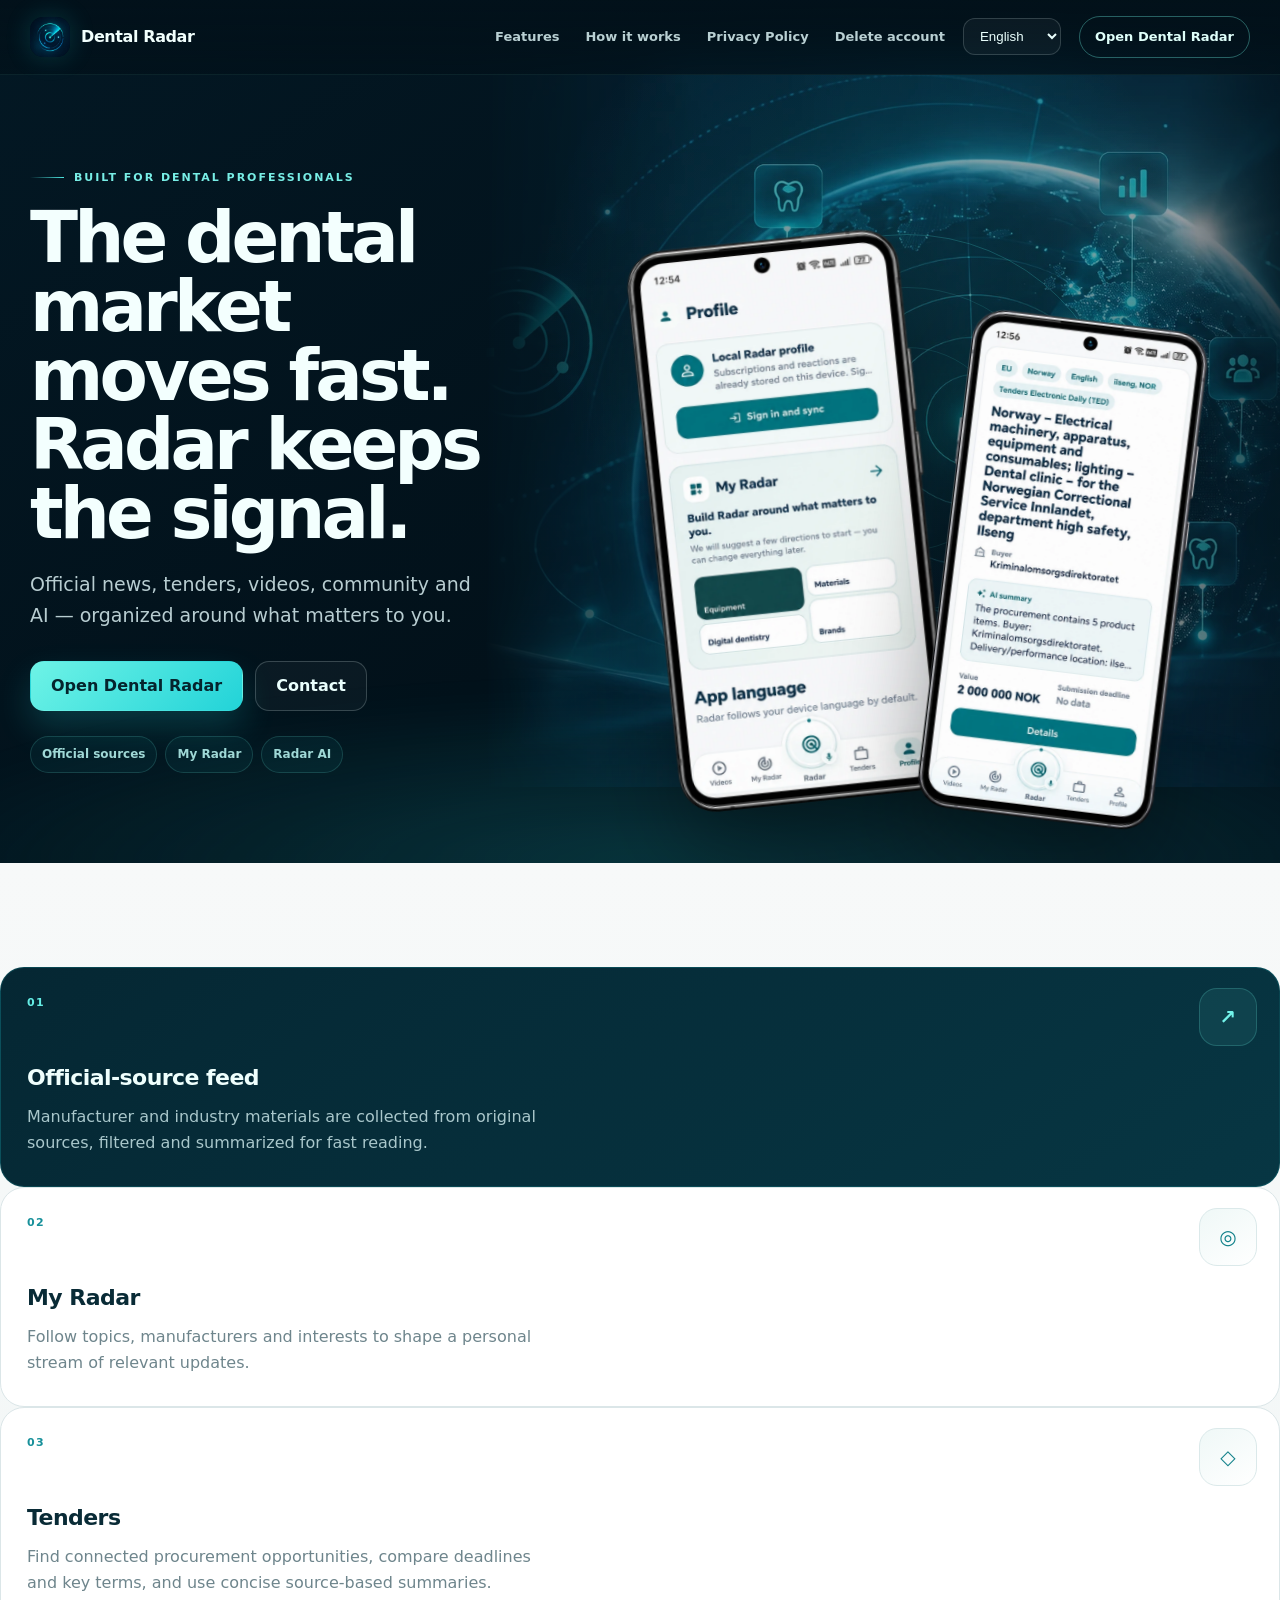
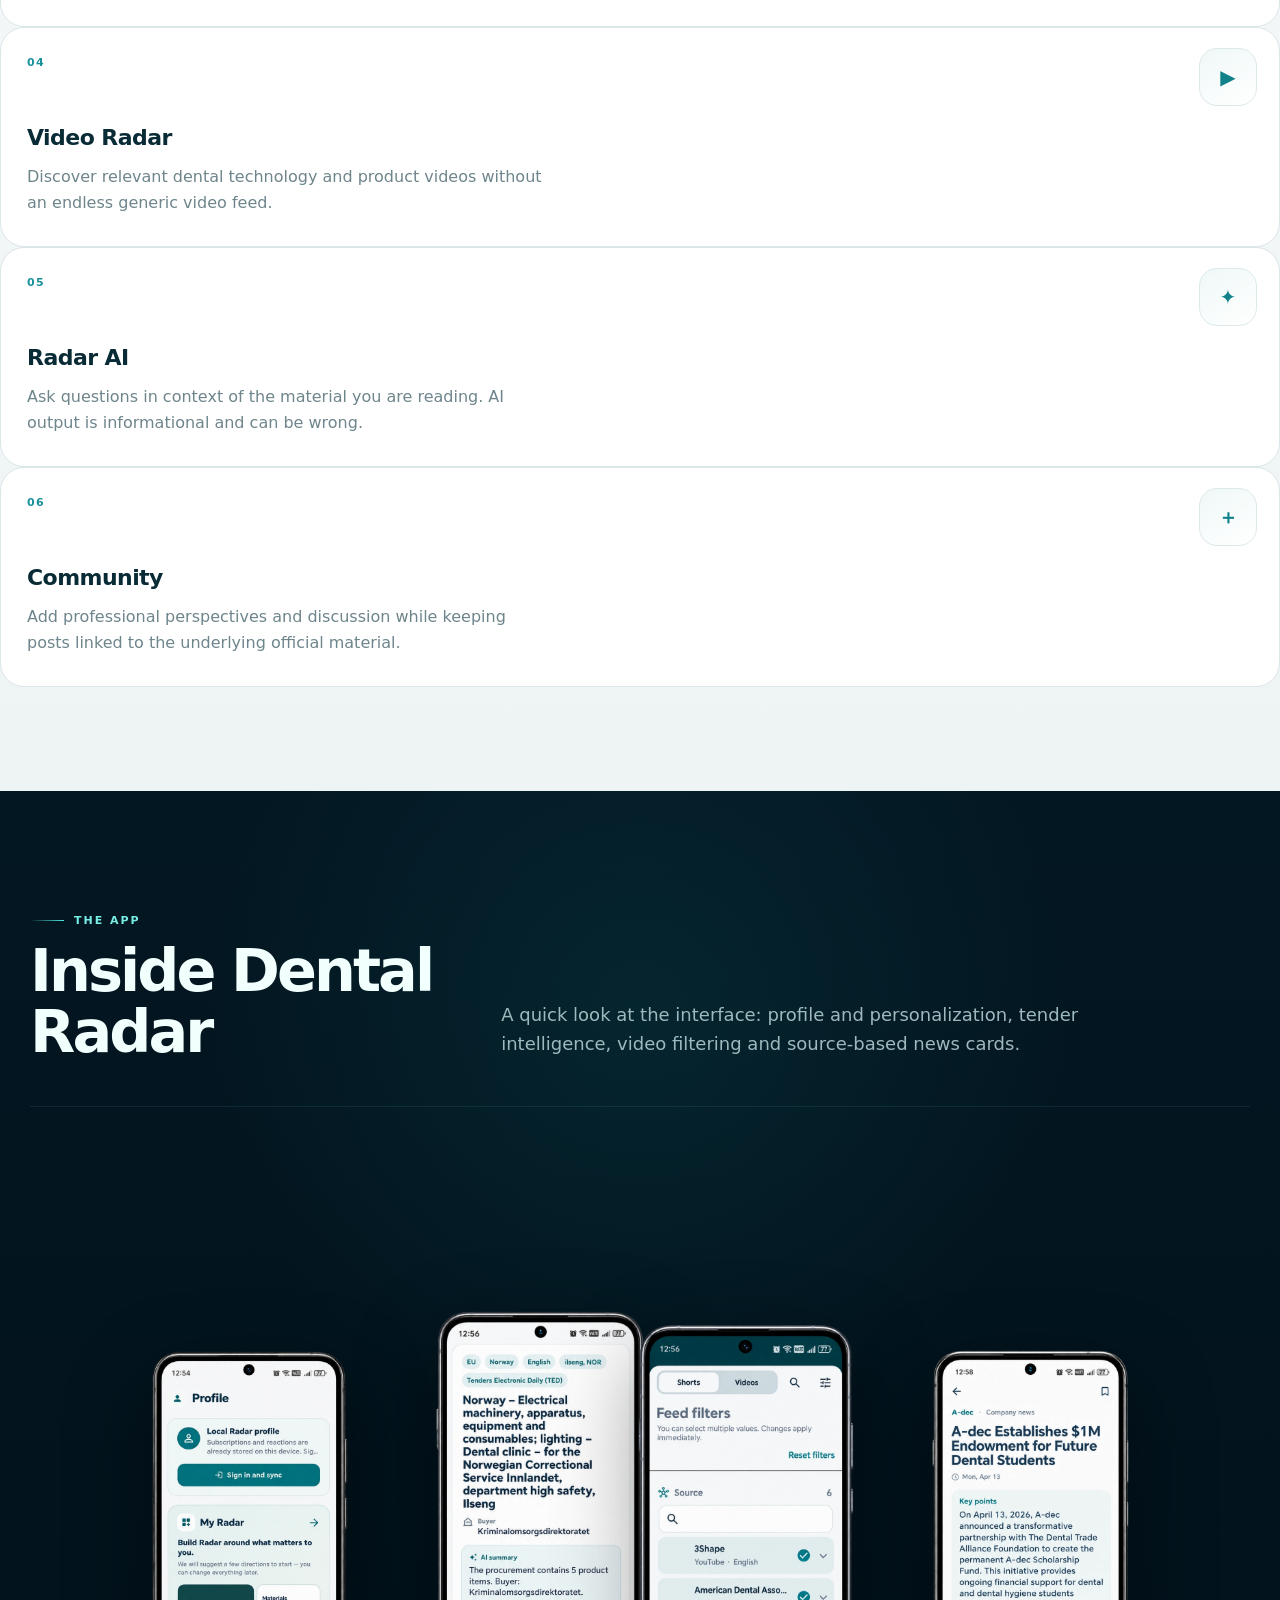
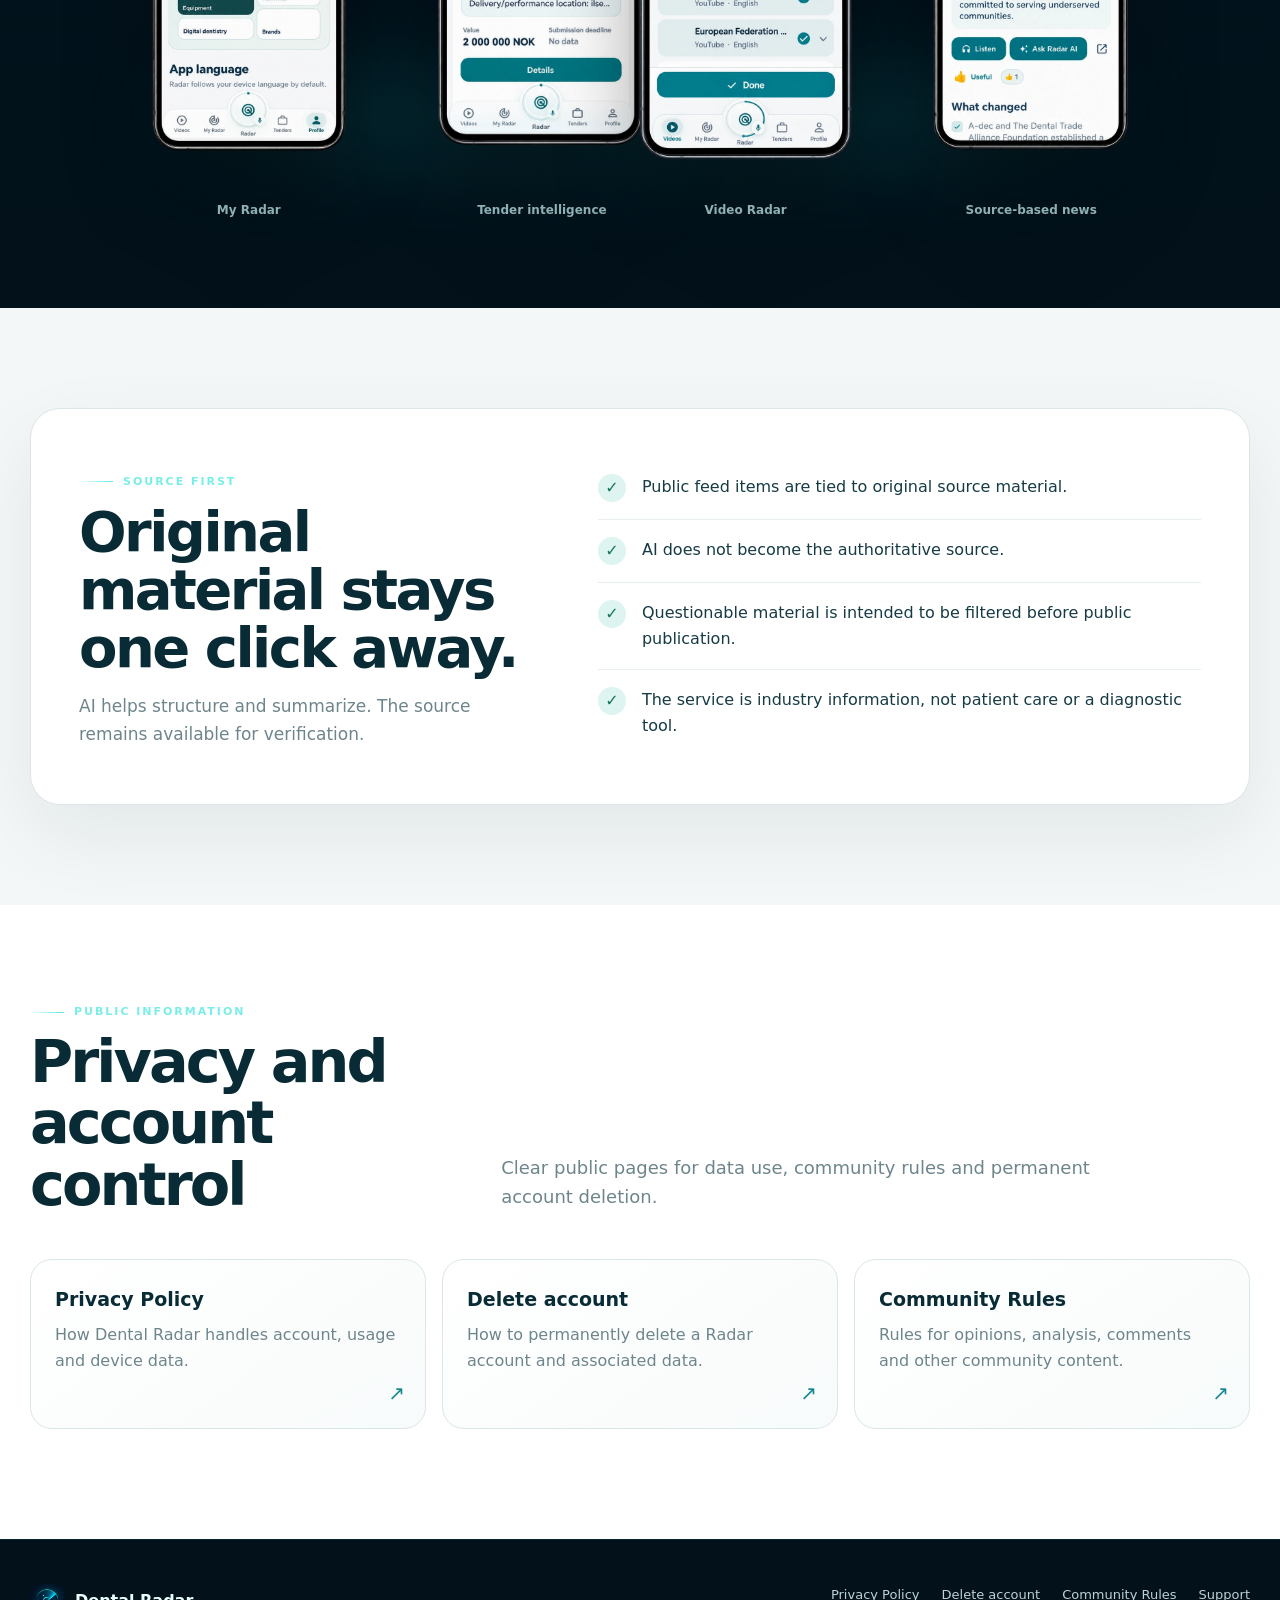
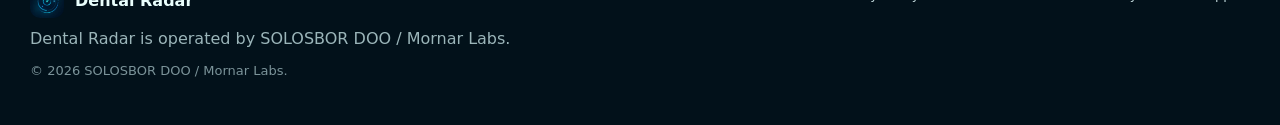
==== index.html @ 50b28dcc "Publish Dental Radar website and legal pages" ====
<!doctype html><html lang="en"><head><meta charset="utf-8"><meta name="viewport" content="width=device-width,initial-scale=1"><meta name="theme-color" content="#02111a"><meta name="description" content="Dental Radar — dental industry intelligence from official sources."><link rel="canonical" href="https://mfokusnik.github.io/Dental-Radar/"><meta property="og:type" content="website"><meta property="og:site_name" content="Dental Radar"><meta property="og:title" content="Dental Radar — dental industry intelligence"><meta property="og:description" content="Official news, tenders, video, community and AI for dental professionals."><meta property="og:url" content="https://mfokusnik.github.io/Dental-Radar/"><meta property="og:image" content="https://mfokusnik.github.io/Dental-Radar/assets/og-cover.webp"><link rel="icon" href="assets/logo.webp"><link rel="stylesheet" href="assets/styles.css"><title>Dental Radar</title></head><body data-page="home"><header class="site-header"><div class="wrap header"><a class="brand" href="index.html"><img src="assets/logo.webp" alt="Dental Radar"><b>Dental Radar</b></a><div class="controls"><nav class="nav"><a id="nf" href="index.html#features">Features</a><a id="nh" href="index.html#how">How it works</a><a id="np" href="privacy.html">Privacy Policy</a><a id="nd" href="delete-account.html">Delete account</a></nav><select class="lang-select" id="lang" aria-label="Language"><option value="en">English</option><option value="ru">Русский</option><option value="de">Deutsch</option><option value="fr">Français</option><option value="ja">日本語</option><option value="zh-Hans">简体中文</option></select><a class="header-cta" id="headerCta" href="https://radar.mornar-labs.com/">Open Dental Radar</a></div></div></header><main>
<section class="hero"><img class="hero-globe" src="assets/hero-globe.webp" alt=""><div class="wrap hero-grid"><div class="hero-copy"><span class="eyebrow" id="eye">Built for dental professionals</span><h1 id="hero">The dental market moves fast. Radar keeps the signal.</h1><p id="heroText">Official news, tenders, videos, community and AI — organized around what matters to you.</p><div class="actions"><a class="btn primary" id="open" href="https://radar.mornar-labs.com/">Open Dental Radar</a><a class="btn secondary" id="contact" href="mailto:radar@mornar-labs.com">Contact</a></div><div class="hero-chips" id="heroChips"></div></div><div class="hero-stage"><div class="orbit"><i class="pulse p1"></i><i class="pulse p2"></i><i class="pulse p3"></i></div><div class="phone phone-a"><img src="assets/phone-profile.webp" alt="Dental Radar profile and personalization"></div><div class="phone phone-b"><img src="assets/phone-tender.webp" alt="Dental Radar tender intelligence"></div></div></div></section>
<section class="light-section" id="features"><div class="wrap"><div class="section-head"><div><span class="eyebrow" id="featureEye">ONE SIGNAL LAYER</span><h2 id="featuresTitle">Everything important, without the generic feed.</h2></div><p id="featuresText"></p></div><div class="feature-grid" id="features"></div></div></section>
<section class="product"><div class="wrap"><div class="section-head"><div><span class="eyebrow" id="productEye">THE APP</span><h2 id="shotsTitle">Inside Dental Radar</h2></div><p id="shotsText">Profile and personalization, tender intelligence, video filtering and source-based news cards.</p></div><div class="product-stage"><figure class="device d1"><img src="assets/phone-profile.webp" alt="Profile and My Radar"><figcaption class="device-label" id="screen1">My Radar</figcaption></figure><figure class="device d2"><img src="assets/phone-tender.webp" alt="Tender intelligence"><figcaption class="device-label" id="screen2">Tender intelligence</figcaption></figure><figure class="device d3"><img src="assets/phone-video.webp" alt="Video Radar"><figcaption class="device-label" id="screen3">Video Radar</figcaption></figure><figure class="device d4"><img src="assets/phone-news.webp" alt="Source-based news"><figcaption class="device-label" id="screen4">Source-based news</figcaption></figure></div></div></section>
<section class="trust-section" id="how"><div class="wrap trust-card"><div><span class="eyebrow" id="trustEye">SOURCE FIRST</span><h2 id="trustTitle">Original material stays one click away.</h2><p id="trustText">AI helps structure and summarize. The source remains available for verification.</p></div><div class="trust-list" id="trust"></div></div></section>
<section class="legal-home"><div class="wrap"><div class="section-head"><div><span class="eyebrow" id="legalEye">PUBLIC INFORMATION</span><h2 id="legalTitle">Privacy and account control</h2></div><p id="legalText"></p></div><div class="legal-links"><a class="legal-link" href="privacy.html"><strong id="pc">Privacy Policy</strong><span id="pct"></span></a><a class="legal-link" href="delete-account.html"><strong id="dc">Delete account</strong><span id="dct"></span></a><a class="legal-link" href="community-rules.html"><strong id="tc">Community Rules</strong><span id="tct"></span></a></div></div></section>
</main><footer class="site-footer"><div class="wrap footer"><div><a class="footer-brand" href="index.html"><img src="assets/logo.webp" alt=""><span>Dental Radar</span></a><p id="fc">Dental Radar is operated by SOLOSBOR DOO / Mornar Labs.</p><div class="small">© 2026 SOLOSBOR DOO / Mornar Labs.</div></div><div class="footer-links"><a id="fp" href="privacy.html">Privacy Policy</a><a id="fd" href="delete-account.html">Delete account</a><a id="fTerms" href="community-rules.html">Community Rules</a><a id="fSupport" href="mailto:radar@mornar-labs.com">Support</a></div></div></footer><script src="assets/app.js"></script></body></html>
---- assets/styles.css ----
:root{--deep:#02111a;--deep2:#04202b;--deep3:#072d3a;--cyan:#24d9dc;--mint:#6ef3e6;--ice:#eafffd;--ink:#092b36;--text:#173b45;--muted:#6e858c;--line:#dbe6e8;--paper:#f5f8f8;--white:#fff;--max:1220px;--shadow:0 35px 90px rgba(2,17,26,.18)}
*{box-sizing:border-box}html{scroll-behavior:smooth}body{margin:0;background:var(--paper);color:var(--text);font:16px/1.62 Inter,ui-sans-serif,system-ui,-apple-system,BlinkMacSystemFont,"Segoe UI",sans-serif;-webkit-font-smoothing:antialiased;overflow-x:hidden}a{text-decoration:none;color:inherit}.wrap{width:min(calc(100% - 48px),var(--max));margin:auto}
.site-header{position:fixed;inset:0 0 auto;z-index:90;background:linear-gradient(180deg,rgba(2,17,26,.94),rgba(2,17,26,.73));border-bottom:1px solid rgba(110,243,230,.08);backdrop-filter:blur(18px)}.header{height:74px;display:flex;align-items:center;justify-content:space-between;gap:26px}.brand{display:flex;align-items:center;gap:11px;color:#f1fffd;font-weight:860;letter-spacing:-.025em}.brand img{width:40px;height:40px;border-radius:13px;box-shadow:0 0 26px rgba(36,217,220,.18)}.controls{display:flex;align-items:center;gap:18px}.nav{display:flex;align-items:center;gap:26px}.nav a{font-size:13px;color:#b9d0d3;font-weight:720;transition:.2s}.nav a:hover{color:#fff}.lang-select{border:1px solid rgba(234,255,253,.17);background:rgba(255,255,255,.04);color:#eafffd;border-radius:12px;padding:9px 12px;outline:0}.header-cta{border:1px solid rgba(110,243,230,.35);color:#dffffa;padding:9px 15px;border-radius:999px;font-size:13px;font-weight:800}
.hero{position:relative;min-height:820px;padding:150px 0 90px;background:radial-gradient(circle at 68% 34%,rgba(36,217,220,.12),transparent 32%),linear-gradient(145deg,#031824 0%,#02111a 58%,#031620 100%);color:#eafffd;overflow:hidden}.hero:before{content:"";position:absolute;left:-15%;right:-15%;bottom:-180px;height:360px;border-radius:50%;background:radial-gradient(ellipse,rgba(36,217,220,.17),transparent 68%);filter:blur(18px)}.hero-globe{position:absolute;right:-4%;top:45px;width:min(66vw,940px);opacity:.58;mix-blend-mode:screen;mask-image:linear-gradient(90deg,transparent 0%,#000 24%,#000 82%,transparent 100%);-webkit-mask-image:linear-gradient(90deg,transparent 0%,#000 24%,#000 82%,transparent 100%)}.hero-grid{position:relative;z-index:2;display:grid;grid-template-columns:.78fr 1.22fr;gap:48px;align-items:center}.hero-copy{padding-top:10px}.eyebrow{display:inline-flex;align-items:center;gap:10px;color:#78eee6;font-size:11px;font-weight:850;letter-spacing:.18em;text-transform:uppercase}.eyebrow:before{content:"";width:34px;height:1px;background:linear-gradient(90deg,transparent,#4ee8e2)}.hero h1{margin:18px 0 20px;max-width:600px;font-size:clamp(48px,5.5vw,78px);line-height:.98;letter-spacing:-.055em;color:#f3fffe}.hero h1 .accent{color:#46e6e0}.hero-copy>p{max-width:570px;margin:0;color:#b8cdd1;font-size:19px}.actions{display:flex;gap:12px;flex-wrap:wrap;margin-top:30px}.btn{min-height:50px;padding:0 20px;border-radius:14px;display:inline-flex;align-items:center;justify-content:center;font-weight:830;border:1px solid transparent;transition:transform .18s,box-shadow .18s}.btn:hover{transform:translateY(-2px)}.primary{background:linear-gradient(135deg,#6ef3e6,#22d3d8);color:#05242d;box-shadow:0 16px 34px rgba(36,217,220,.20)}.secondary{border-color:rgba(234,255,253,.20);background:rgba(255,255,255,.035);color:#eafffd}.hero-chips{display:flex;flex-wrap:wrap;gap:8px;margin-top:25px}.hero-chip{padding:8px 11px;border:1px solid rgba(110,243,230,.16);border-radius:999px;background:rgba(36,217,220,.055);color:#9fd8d6;font-size:12px;font-weight:720}.hero-stage{position:relative;height:610px;perspective:1200px}.phone{position:absolute;filter:drop-shadow(0 34px 45px rgba(0,0,0,.38));will-change:transform}.phone img{display:block;width:100%;height:auto}.phone-a{width:365px;left:10%;top:36px;z-index:3;transform:rotate(-6deg) translateZ(10px)}.phone-b{width:330px;right:3%;top:118px;z-index:4;transform:rotate(7deg)}.orbit{position:absolute;left:52%;top:48%;width:430px;height:430px;border:1px solid rgba(78,232,226,.22);border-radius:50%;transform:translate(-50%,-50%)}.orbit:before,.orbit:after{content:"";position:absolute;border:1px solid rgba(78,232,226,.14);border-radius:50%;inset:52px}.orbit:after{inset:112px}.pulse{position:absolute;width:10px;height:10px;border-radius:50%;background:#6ef3e6;box-shadow:0 0 20px #55eee7}.p1{right:42px;top:86px}.p2{left:31px;bottom:112px}.p3{right:88px;bottom:42px;background:#ffce62;box-shadow:0 0 18px #ffce62}
.light-section{padding:104px 0;background:linear-gradient(180deg,#f7f9f9,#eef4f4)}.section-head{display:grid;grid-template-columns:.72fr 1.28fr;gap:50px;align-items:end;margin-bottom:44px}.section-head h2{margin:10px 0 0;font-size:clamp(38px,4.6vw,60px);line-height:1.04;letter-spacing:-.05em;color:var(--ink)}.section-head p{margin:0 0 4px;color:var(--muted);font-size:18px;max-width:650px}.light-section .eyebrow{color:#13858d}.light-section .eyebrow:before{background:#13858d}.feature-grid{display:grid;grid-template-columns:repeat(3,1fr);gap:16px}.feature{position:relative;min-height:220px;padding:26px;border:1px solid var(--line);border-radius:24px;background:#fff;overflow:hidden;transition:transform .22s,box-shadow .22s,border-color .22s}.feature:hover{transform:translateY(-4px);box-shadow:0 24px 48px rgba(4,32,43,.08);border-color:#bfd9dc}.feature:first-child{grid-column:span 2;background:linear-gradient(145deg,#052733,#073643);color:#eafffd;border-color:rgba(36,217,220,.16)}.feature:first-child h3{color:#effffd}.feature:first-child p{color:#a9c7cb}.feature-index{font-size:11px;font-weight:850;letter-spacing:.13em;color:#17909a}.feature:first-child .feature-index{color:#65eee6}.feature h3{margin:48px 0 8px;font-size:22px;color:var(--ink);letter-spacing:-.025em}.feature p{margin:0;color:var(--muted);max-width:520px}.feature-mark{position:absolute;right:22px;top:20px;width:58px;height:58px;border:1px solid #dbe9ea;border-radius:18px;background:linear-gradient(145deg,#eff8f7,#fff);display:grid;place-items:center;color:#11818a;font-size:20px;font-weight:900}.feature:first-child .feature-mark{border-color:rgba(110,243,230,.2);background:rgba(110,243,230,.08);color:#73f3ea}
.product{padding:112px 0;background:radial-gradient(circle at 50% 20%,rgba(36,217,220,.08),transparent 40%),linear-gradient(180deg,#031722,#02111a);color:#eafffd;overflow:hidden}.product .section-head h2{color:#f1fffd}.product .section-head p{color:#9eb9bd}.product-stage{position:relative;min-height:690px;margin-top:10px;border-top:1px solid rgba(110,243,230,.09)}.product-stage:before{content:"";position:absolute;left:10%;right:10%;bottom:30px;height:100px;border-radius:50%;background:rgba(36,217,220,.13);filter:blur(44px)}.device{position:absolute;bottom:0;filter:drop-shadow(0 28px 42px rgba(0,0,0,.38));transition:transform .22s}.device:hover{transform:translateY(-8px)}.device img{width:100%;display:block}.d1{width:260px;left:4%;}.d2{width:285px;left:27%;z-index:2}.d3{width:270px;right:27%;z-index:2}.d4{width:260px;right:4%}.device-label{position:absolute;left:50%;transform:translateX(-50%);bottom:-40px;white-space:nowrap;color:#8fb0b4;font-size:12px;font-weight:720}
.trust-section{padding:100px 0;background:#f3f7f7}.trust-card{display:grid;grid-template-columns:.86fr 1.14fr;gap:64px;align-items:center;background:#fff;border:1px solid var(--line);border-radius:30px;padding:48px;box-shadow:0 30px 80px rgba(3,29,39,.07)}.trust-card h2{font-size:clamp(36px,4.4vw,56px);line-height:1.04;letter-spacing:-.045em;color:var(--ink);margin:12px 0 16px}.trust-card p{margin:0;color:var(--muted);font-size:17px}.trust-list{display:grid}.trust-item{display:grid;grid-template-columns:30px 1fr;gap:14px;padding:17px 0;border-bottom:1px solid #e7eeee}.trust-item:last-child{border:0}.check{width:28px;height:28px;border-radius:50%;display:grid;place-items:center;background:#ddf4f0;color:#1b765f;font-weight:900}
.legal-home{padding:90px 0 110px;background:#fff}.legal-links{display:grid;grid-template-columns:repeat(3,1fr);gap:16px}.legal-link{position:relative;display:block;min-height:170px;padding:24px;border:1px solid var(--line);border-radius:22px;background:linear-gradient(145deg,#fff,#f8fbfb);transition:.22s}.legal-link:hover{transform:translateY(-4px);box-shadow:0 24px 48px rgba(4,30,40,.08);border-color:#bdd8db}.legal-link strong{display:block;font-size:19px;color:var(--ink);margin-bottom:7px}.legal-link span{color:var(--muted)}.legal-link:after{content:"↗";position:absolute;right:20px;bottom:18px;color:#148791;font-size:20px}
.legal-shell{min-height:100vh;background:linear-gradient(180deg,#061d28 0,#03131d 300px,#f3f7f7 300px)}.legal-hero{padding:140px 0 90px;color:#eafffd}.legal-hero h1{font-size:clamp(42px,5vw,64px);line-height:1.02;letter-spacing:-.05em;margin:12px 0}.legal-hero p{max-width:780px;color:#abc5c8;font-size:18px}.legal-content{max-width:920px;margin:-42px auto 90px;background:#fff;border:1px solid var(--line);border-radius:28px;padding:42px;box-shadow:0 30px 80px rgba(3,29,39,.09)}.legal-content h2{margin:32px 0 9px;color:var(--ink);font-size:22px}.legal-content h2:first-child{margin-top:0}.legal-content p{margin:0;color:#415f66}.legal-content a{color:#0d7e87;font-weight:750}.notice{margin-top:28px;padding:18px;border:1px solid #cee6e3;background:#eef8f6;border-radius:18px}.small{font-size:13px;color:#7b9399}
.site-footer{padding:44px 0;background:#02111a;color:#9bb5b9;border-top:1px solid rgba(110,243,230,.08)}.footer{display:flex;justify-content:space-between;gap:30px}.footer-brand{display:flex;align-items:center;gap:11px;color:#eafffd;font-weight:850}.footer-brand img{width:34px;height:34px;border-radius:10px}.footer p{margin:8px 0}.footer-links{display:flex;flex-wrap:wrap;gap:13px 22px;justify-content:flex-end}.footer-links a{font-size:13px;color:#bcd3d6}
@media(max-width:1050px){.nav{display:none}.hero{min-height:auto}.hero-grid{grid-template-columns:1fr}.hero-stage{height:580px;max-width:760px;width:100%;margin:auto}.hero-globe{right:-24%;width:1100px}.section-head{grid-template-columns:1fr}.feature-grid{grid-template-columns:1fr 1fr}.feature:first-child{grid-column:span 2}.product-stage{min-height:610px}.d1{left:-3%}.d2{left:21%}.d3{right:21%}.d4{right:-3%}.trust-card{grid-template-columns:1fr}.legal-links{grid-template-columns:1fr}}
@media(max-width:720px){.wrap{width:min(calc(100% - 28px),var(--max))}.header{height:66px}.brand b{display:none}.header-cta{display:none}.hero{padding:112px 0 70px}.hero h1{font-size:46px}.hero-copy>p{font-size:17px}.hero-globe{top:330px;right:-80%;width:1000px;opacity:.38}.hero-stage{height:480px}.phone-a{width:265px;left:5%;top:34px}.phone-b{width:238px;right:2%;top:108px}.orbit{width:310px;height:310px}.light-section,.product,.trust-section,.legal-home{padding:72px 0}.section-head{gap:18px;margin-bottom:30px}.section-head h2{font-size:38px}.section-head p{font-size:16px}.feature-grid{grid-template-columns:1fr}.feature:first-child{grid-column:auto}.product-stage{display:flex;gap:6px;overflow-x:auto;min-height:540px;margin-right:-14px;padding:20px 14px 0 0;scroll-snap-type:x mandatory}.device{position:relative!important;left:auto!important;right:auto!important;bottom:auto!important;width:235px!important;flex:0 0 235px;scroll-snap-align:center}.device-label{bottom:-28px}.trust-card{padding:26px;gap:28px}.legal-content{margin:-38px 14px 70px;padding:25px}.footer{flex-direction:column}.footer-links{justify-content:flex-start}.actions .btn{flex:1}.hero-chips{margin-top:20px}}
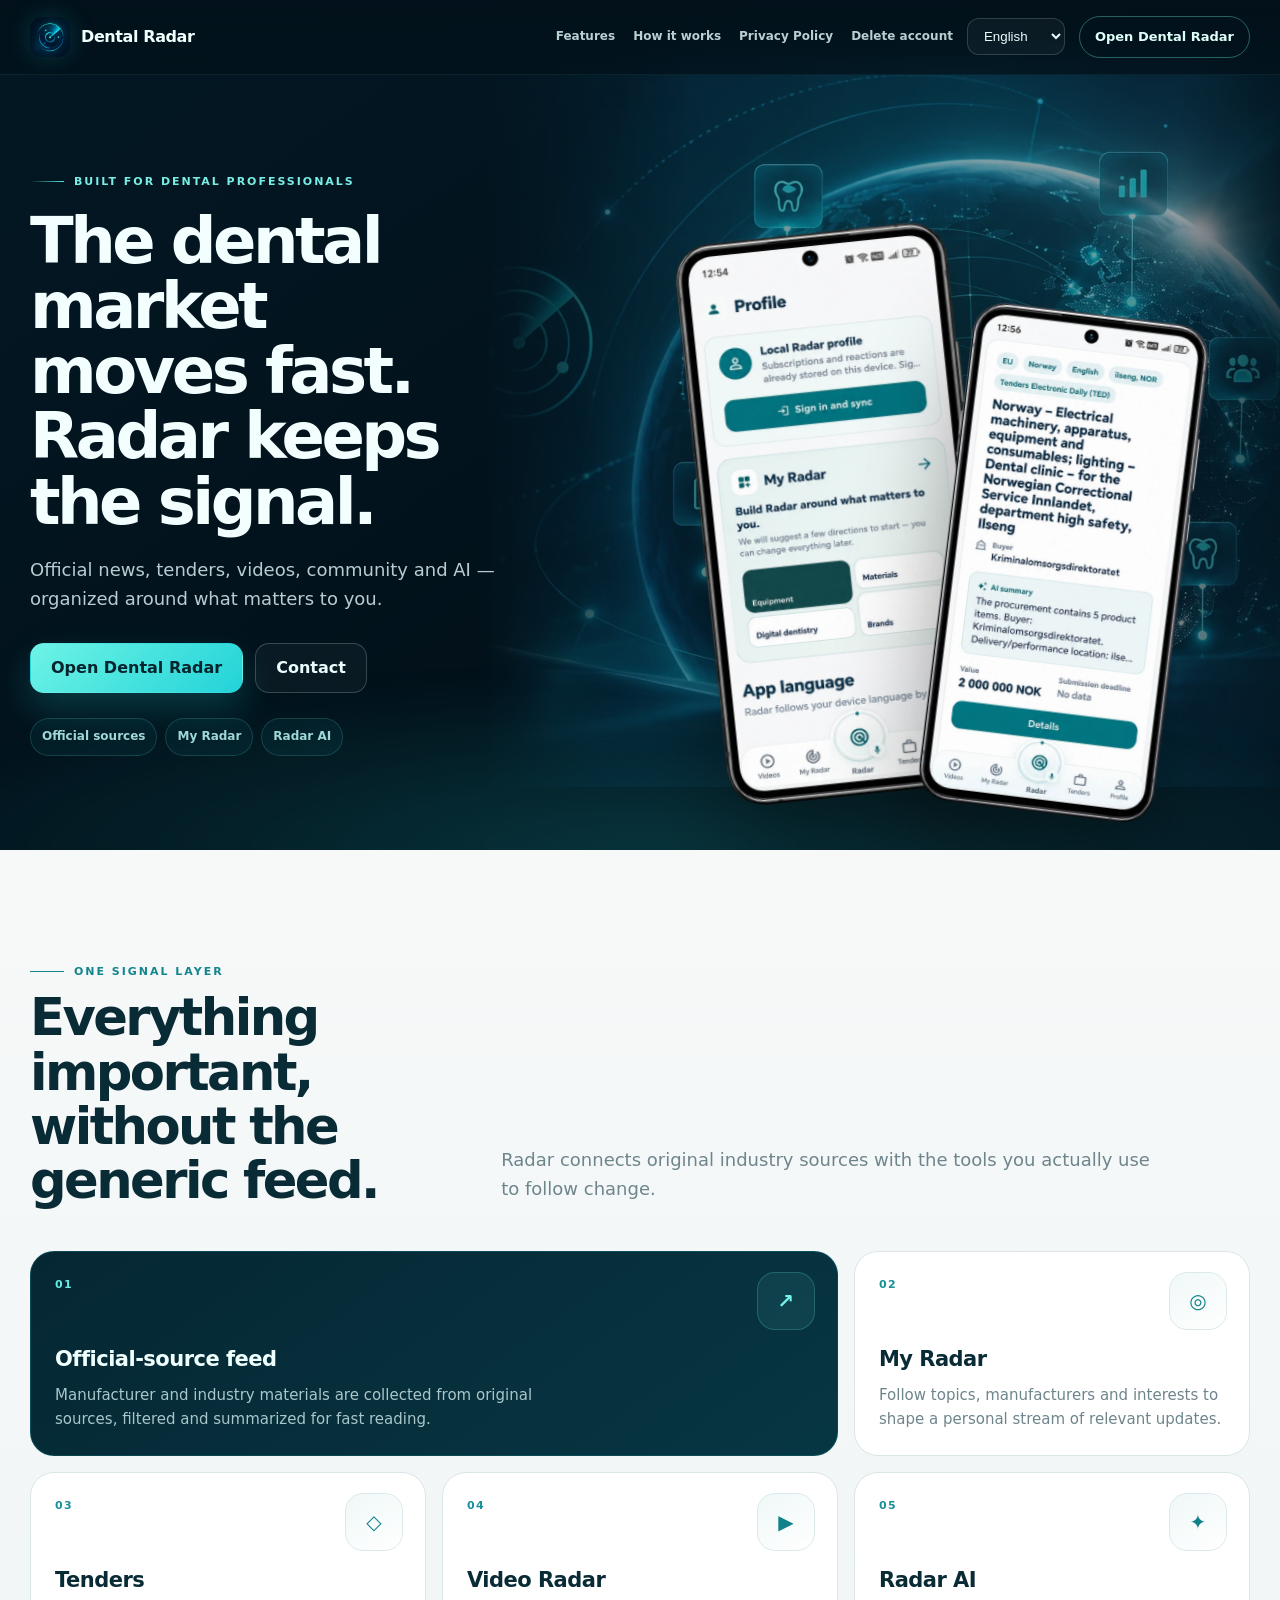
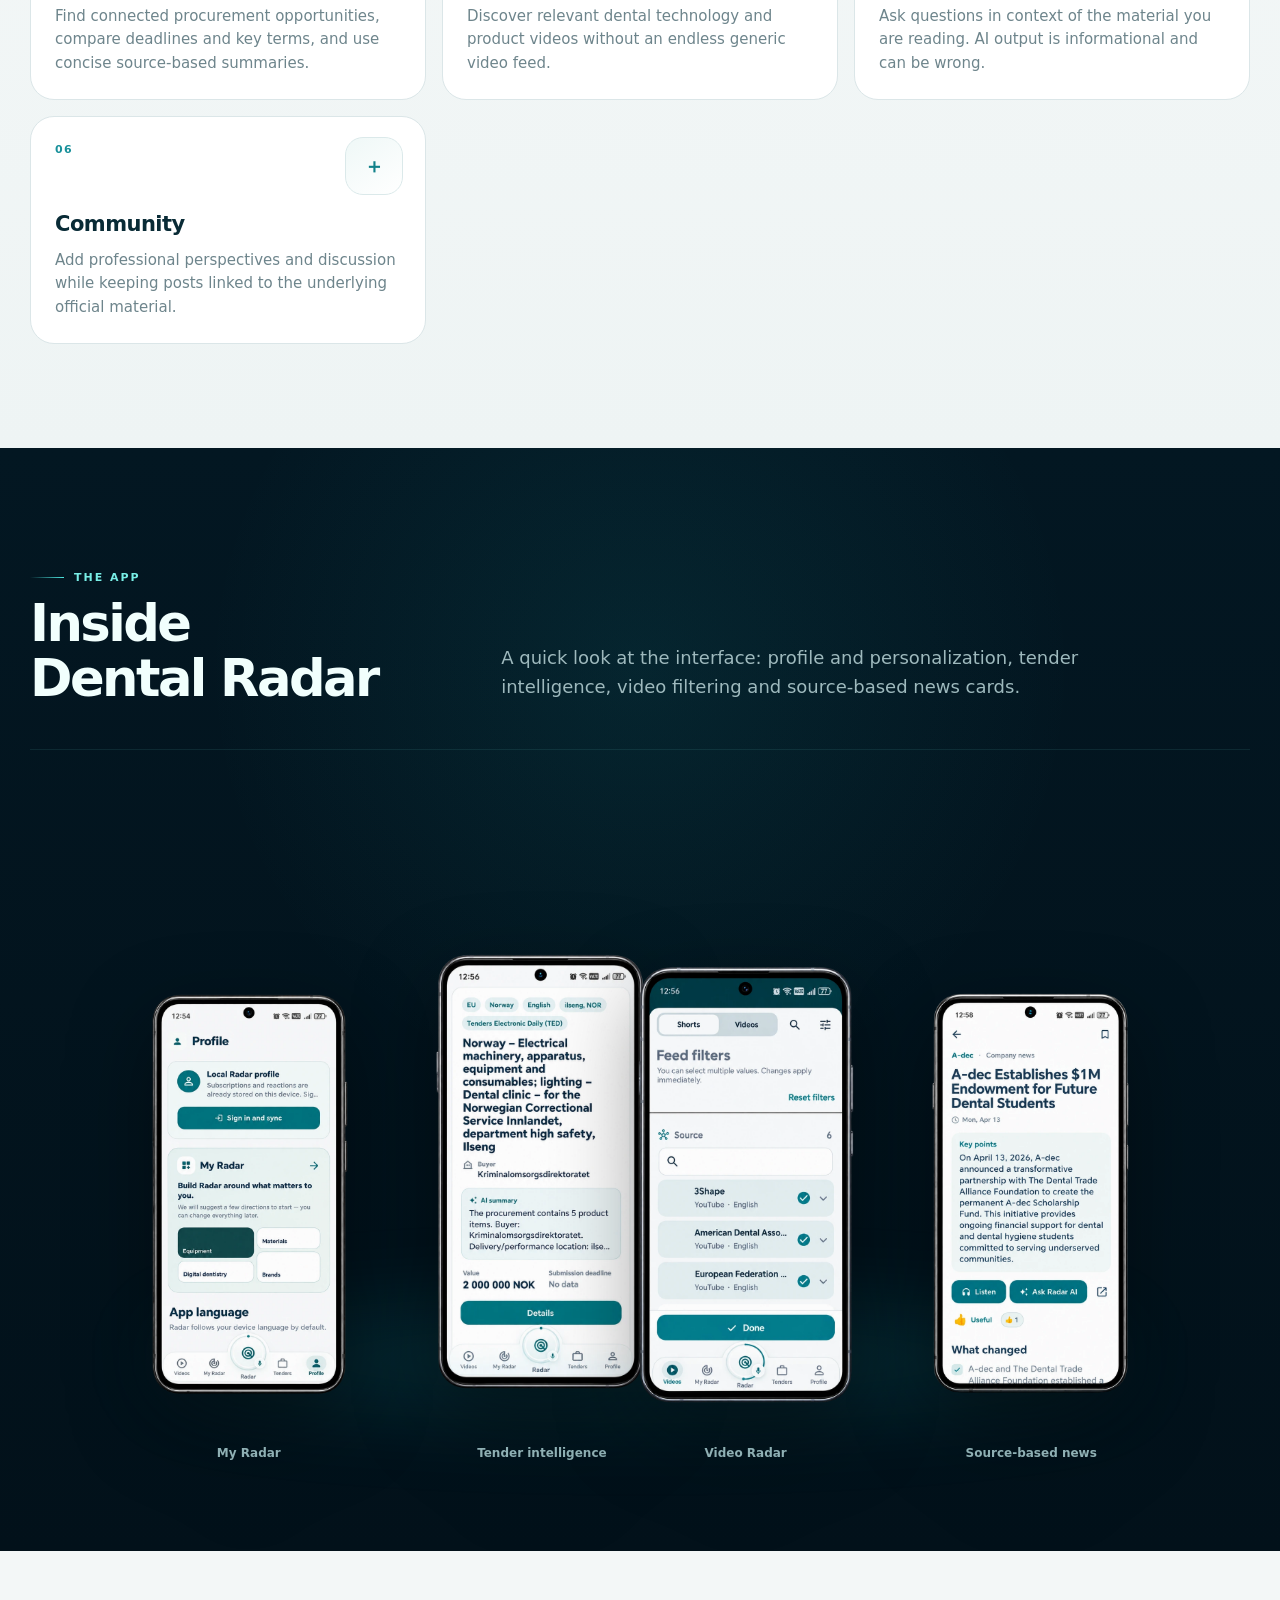
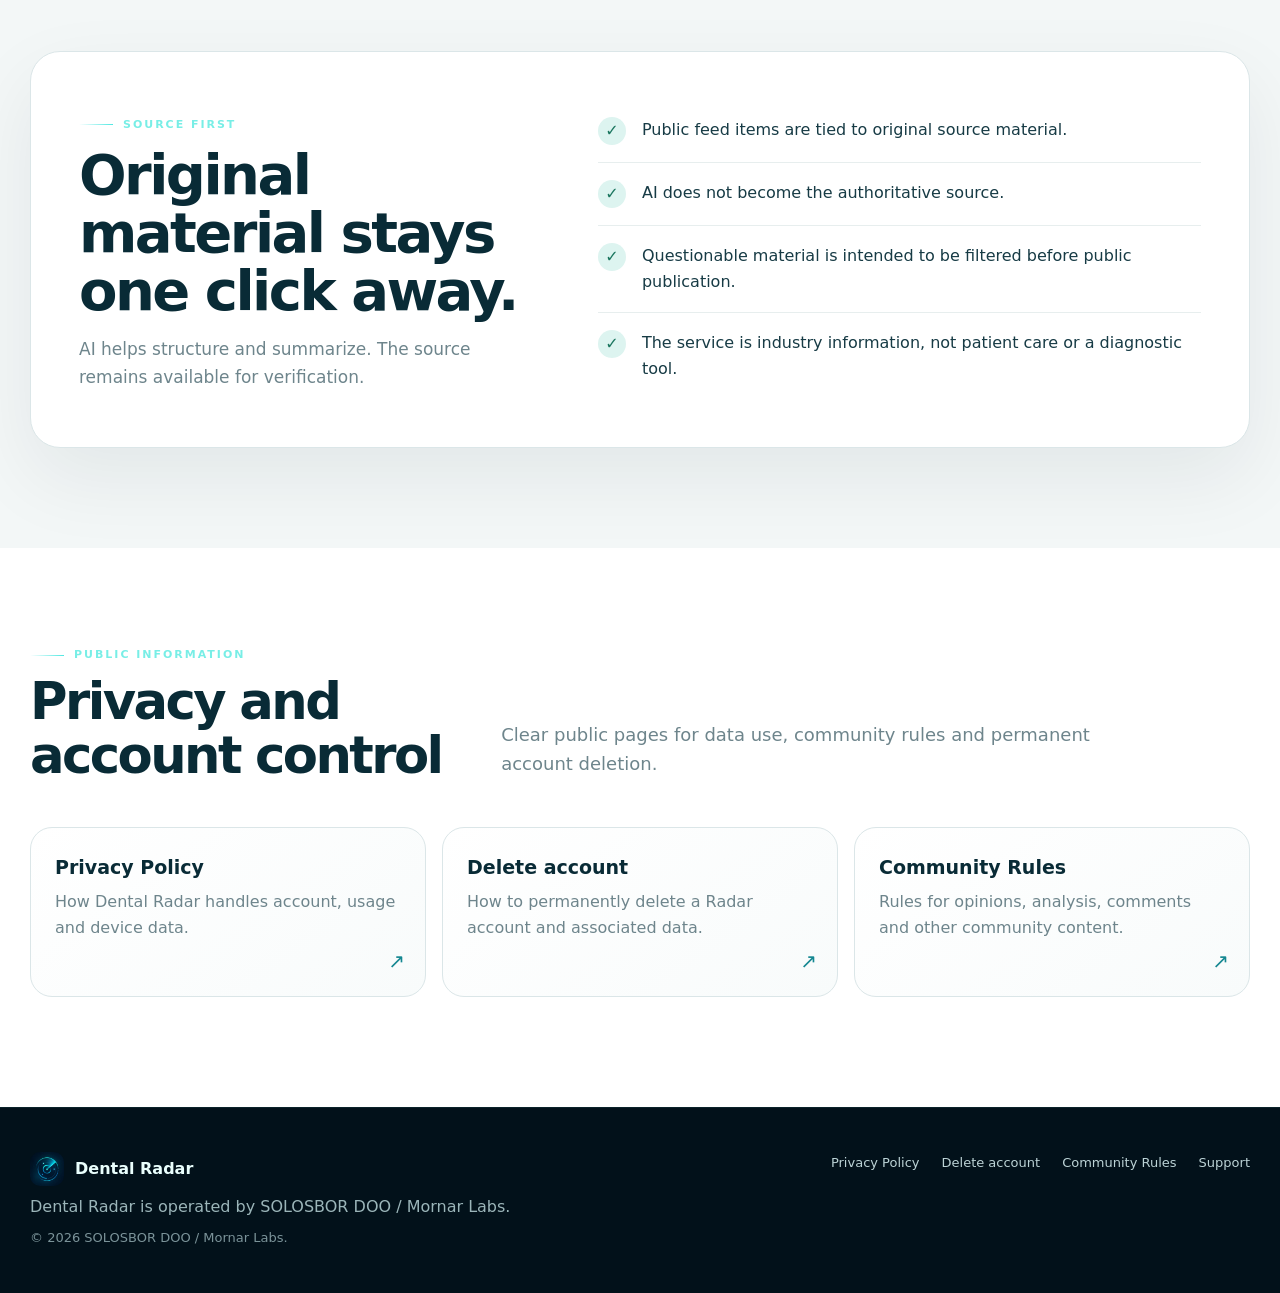
==== commit 2ef39f6c: "fix" ====
--- a/index.html
+++ b/index.html
@@ -1,6 +1,6 @@
 <!doctype html><html lang="en"><head><meta charset="utf-8"><meta name="viewport" content="width=device-width,initial-scale=1"><meta name="theme-color" content="#02111a"><meta name="description" content="Dental Radar — dental industry intelligence from official sources."><link rel="canonical" href="https://mfokusnik.github.io/Dental-Radar/"><meta property="og:type" content="website"><meta property="og:site_name" content="Dental Radar"><meta property="og:title" content="Dental Radar — dental industry intelligence"><meta property="og:description" content="Official news, tenders, video, community and AI for dental professionals."><meta property="og:url" content="https://mfokusnik.github.io/Dental-Radar/"><meta property="og:image" content="https://mfokusnik.github.io/Dental-Radar/assets/og-cover.webp"><link rel="icon" href="assets/logo.webp"><link rel="stylesheet" href="assets/styles.css"><title>Dental Radar</title></head><body data-page="home"><header class="site-header"><div class="wrap header"><a class="brand" href="index.html"><img src="assets/logo.webp" alt="Dental Radar"><b>Dental Radar</b></a><div class="controls"><nav class="nav"><a id="nf" href="index.html#features">Features</a><a id="nh" href="index.html#how">How it works</a><a id="np" href="privacy.html">Privacy Policy</a><a id="nd" href="delete-account.html">Delete account</a></nav><select class="lang-select" id="lang" aria-label="Language"><option value="en">English</option><option value="ru">Русский</option><option value="de">Deutsch</option><option value="fr">Français</option><option value="ja">日本語</option><option value="zh-Hans">简体中文</option></select><a class="header-cta" id="headerCta" href="https://radar.mornar-labs.com/">Open Dental Radar</a></div></div></header><main>
 <section class="hero"><img class="hero-globe" src="assets/hero-globe.webp" alt=""><div class="wrap hero-grid"><div class="hero-copy"><span class="eyebrow" id="eye">Built for dental professionals</span><h1 id="hero">The dental market moves fast. Radar keeps the signal.</h1><p id="heroText">Official news, tenders, videos, community and AI — organized around what matters to you.</p><div class="actions"><a class="btn primary" id="open" href="https://radar.mornar-labs.com/">Open Dental Radar</a><a class="btn secondary" id="contact" href="mailto:radar@mornar-labs.com">Contact</a></div><div class="hero-chips" id="heroChips"></div></div><div class="hero-stage"><div class="orbit"><i class="pulse p1"></i><i class="pulse p2"></i><i class="pulse p3"></i></div><div class="phone phone-a"><img src="assets/phone-profile.webp" alt="Dental Radar profile and personalization"></div><div class="phone phone-b"><img src="assets/phone-tender.webp" alt="Dental Radar tender intelligence"></div></div></div></section>
-<section class="light-section" id="features"><div class="wrap"><div class="section-head"><div><span class="eyebrow" id="featureEye">ONE SIGNAL LAYER</span><h2 id="featuresTitle">Everything important, without the generic feed.</h2></div><p id="featuresText"></p></div><div class="feature-grid" id="features"></div></div></section>
+<section class="light-section" id="features"><div class="wrap"><div class="section-head"><div><span class="eyebrow" id="featureEye">ONE SIGNAL LAYER</span><h2 id="featuresTitle">Everything important, without the generic feed.</h2></div><p id="featuresText"></p></div><div class="feature-grid" id="featureGrid"></div></div></section>
 <section class="product"><div class="wrap"><div class="section-head"><div><span class="eyebrow" id="productEye">THE APP</span><h2 id="shotsTitle">Inside Dental Radar</h2></div><p id="shotsText">Profile and personalization, tender intelligence, video filtering and source-based news cards.</p></div><div class="product-stage"><figure class="device d1"><img src="assets/phone-profile.webp" alt="Profile and My Radar"><figcaption class="device-label" id="screen1">My Radar</figcaption></figure><figure class="device d2"><img src="assets/phone-tender.webp" alt="Tender intelligence"><figcaption class="device-label" id="screen2">Tender intelligence</figcaption></figure><figure class="device d3"><img src="assets/phone-video.webp" alt="Video Radar"><figcaption class="device-label" id="screen3">Video Radar</figcaption></figure><figure class="device d4"><img src="assets/phone-news.webp" alt="Source-based news"><figcaption class="device-label" id="screen4">Source-based news</figcaption></figure></div></div></section>
 <section class="trust-section" id="how"><div class="wrap trust-card"><div><span class="eyebrow" id="trustEye">SOURCE FIRST</span><h2 id="trustTitle">Original material stays one click away.</h2><p id="trustText">AI helps structure and summarize. The source remains available for verification.</p></div><div class="trust-list" id="trust"></div></div></section>
 <section class="legal-home"><div class="wrap"><div class="section-head"><div><span class="eyebrow" id="legalEye">PUBLIC INFORMATION</span><h2 id="legalTitle">Privacy and account control</h2></div><p id="legalText"></p></div><div class="legal-links"><a class="legal-link" href="privacy.html"><strong id="pc">Privacy Policy</strong><span id="pct"></span></a><a class="legal-link" href="delete-account.html"><strong id="dc">Delete account</strong><span id="dct"></span></a><a class="legal-link" href="community-rules.html"><strong id="tc">Community Rules</strong><span id="tct"></span></a></div></div></section>
--- a/assets/styles.css
+++ b/assets/styles.css
@@ -1,13 +1,16 @@
 
 :root{--deep:#02111a;--deep2:#04202b;--deep3:#072d3a;--cyan:#24d9dc;--mint:#6ef3e6;--ice:#eafffd;--ink:#092b36;--text:#173b45;--muted:#6e858c;--line:#dbe6e8;--paper:#f5f8f8;--white:#fff;--max:1220px;--shadow:0 35px 90px rgba(2,17,26,.18)}
 *{box-sizing:border-box}html{scroll-behavior:smooth}body{margin:0;background:var(--paper);color:var(--text);font:16px/1.62 Inter,ui-sans-serif,system-ui,-apple-system,BlinkMacSystemFont,"Segoe UI",sans-serif;-webkit-font-smoothing:antialiased;overflow-x:hidden}a{text-decoration:none;color:inherit}.wrap{width:min(calc(100% - 48px),var(--max));margin:auto}
-.site-header{position:fixed;inset:0 0 auto;z-index:90;background:linear-gradient(180deg,rgba(2,17,26,.94),rgba(2,17,26,.73));border-bottom:1px solid rgba(110,243,230,.08);backdrop-filter:blur(18px)}.header{height:74px;display:flex;align-items:center;justify-content:space-between;gap:26px}.brand{display:flex;align-items:center;gap:11px;color:#f1fffd;font-weight:860;letter-spacing:-.025em}.brand img{width:40px;height:40px;border-radius:13px;box-shadow:0 0 26px rgba(36,217,220,.18)}.controls{display:flex;align-items:center;gap:18px}.nav{display:flex;align-items:center;gap:26px}.nav a{font-size:13px;color:#b9d0d3;font-weight:720;transition:.2s}.nav a:hover{color:#fff}.lang-select{border:1px solid rgba(234,255,253,.17);background:rgba(255,255,255,.04);color:#eafffd;border-radius:12px;padding:9px 12px;outline:0}.header-cta{border:1px solid rgba(110,243,230,.35);color:#dffffa;padding:9px 15px;border-radius:999px;font-size:13px;font-weight:800}
-.hero{position:relative;min-height:820px;padding:150px 0 90px;background:radial-gradient(circle at 68% 34%,rgba(36,217,220,.12),transparent 32%),linear-gradient(145deg,#031824 0%,#02111a 58%,#031620 100%);color:#eafffd;overflow:hidden}.hero:before{content:"";position:absolute;left:-15%;right:-15%;bottom:-180px;height:360px;border-radius:50%;background:radial-gradient(ellipse,rgba(36,217,220,.17),transparent 68%);filter:blur(18px)}.hero-globe{position:absolute;right:-4%;top:45px;width:min(66vw,940px);opacity:.58;mix-blend-mode:screen;mask-image:linear-gradient(90deg,transparent 0%,#000 24%,#000 82%,transparent 100%);-webkit-mask-image:linear-gradient(90deg,transparent 0%,#000 24%,#000 82%,transparent 100%)}.hero-grid{position:relative;z-index:2;display:grid;grid-template-columns:.78fr 1.22fr;gap:48px;align-items:center}.hero-copy{padding-top:10px}.eyebrow{display:inline-flex;align-items:center;gap:10px;color:#78eee6;font-size:11px;font-weight:850;letter-spacing:.18em;text-transform:uppercase}.eyebrow:before{content:"";width:34px;height:1px;background:linear-gradient(90deg,transparent,#4ee8e2)}.hero h1{margin:18px 0 20px;max-width:600px;font-size:clamp(48px,5.5vw,78px);line-height:.98;letter-spacing:-.055em;color:#f3fffe}.hero h1 .accent{color:#46e6e0}.hero-copy>p{max-width:570px;margin:0;color:#b8cdd1;font-size:19px}.actions{display:flex;gap:12px;flex-wrap:wrap;margin-top:30px}.btn{min-height:50px;padding:0 20px;border-radius:14px;display:inline-flex;align-items:center;justify-content:center;font-weight:830;border:1px solid transparent;transition:transform .18s,box-shadow .18s}.btn:hover{transform:translateY(-2px)}.primary{background:linear-gradient(135deg,#6ef3e6,#22d3d8);color:#05242d;box-shadow:0 16px 34px rgba(36,217,220,.20)}.secondary{border-color:rgba(234,255,253,.20);background:rgba(255,255,255,.035);color:#eafffd}.hero-chips{display:flex;flex-wrap:wrap;gap:8px;margin-top:25px}.hero-chip{padding:8px 11px;border:1px solid rgba(110,243,230,.16);border-radius:999px;background:rgba(36,217,220,.055);color:#9fd8d6;font-size:12px;font-weight:720}.hero-stage{position:relative;height:610px;perspective:1200px}.phone{position:absolute;filter:drop-shadow(0 34px 45px rgba(0,0,0,.38));will-change:transform}.phone img{display:block;width:100%;height:auto}.phone-a{width:365px;left:10%;top:36px;z-index:3;transform:rotate(-6deg) translateZ(10px)}.phone-b{width:330px;right:3%;top:118px;z-index:4;transform:rotate(7deg)}.orbit{position:absolute;left:52%;top:48%;width:430px;height:430px;border:1px solid rgba(78,232,226,.22);border-radius:50%;transform:translate(-50%,-50%)}.orbit:before,.orbit:after{content:"";position:absolute;border:1px solid rgba(78,232,226,.14);border-radius:50%;inset:52px}.orbit:after{inset:112px}.pulse{position:absolute;width:10px;height:10px;border-radius:50%;background:#6ef3e6;box-shadow:0 0 20px #55eee7}.p1{right:42px;top:86px}.p2{left:31px;bottom:112px}.p3{right:88px;bottom:42px;background:#ffce62;box-shadow:0 0 18px #ffce62}
-.light-section{padding:104px 0;background:linear-gradient(180deg,#f7f9f9,#eef4f4)}.section-head{display:grid;grid-template-columns:.72fr 1.28fr;gap:50px;align-items:end;margin-bottom:44px}.section-head h2{margin:10px 0 0;font-size:clamp(38px,4.6vw,60px);line-height:1.04;letter-spacing:-.05em;color:var(--ink)}.section-head p{margin:0 0 4px;color:var(--muted);font-size:18px;max-width:650px}.light-section .eyebrow{color:#13858d}.light-section .eyebrow:before{background:#13858d}.feature-grid{display:grid;grid-template-columns:repeat(3,1fr);gap:16px}.feature{position:relative;min-height:220px;padding:26px;border:1px solid var(--line);border-radius:24px;background:#fff;overflow:hidden;transition:transform .22s,box-shadow .22s,border-color .22s}.feature:hover{transform:translateY(-4px);box-shadow:0 24px 48px rgba(4,32,43,.08);border-color:#bfd9dc}.feature:first-child{grid-column:span 2;background:linear-gradient(145deg,#052733,#073643);color:#eafffd;border-color:rgba(36,217,220,.16)}.feature:first-child h3{color:#effffd}.feature:first-child p{color:#a9c7cb}.feature-index{font-size:11px;font-weight:850;letter-spacing:.13em;color:#17909a}.feature:first-child .feature-index{color:#65eee6}.feature h3{margin:48px 0 8px;font-size:22px;color:var(--ink);letter-spacing:-.025em}.feature p{margin:0;color:var(--muted);max-width:520px}.feature-mark{position:absolute;right:22px;top:20px;width:58px;height:58px;border:1px solid #dbe9ea;border-radius:18px;background:linear-gradient(145deg,#eff8f7,#fff);display:grid;place-items:center;color:#11818a;font-size:20px;font-weight:900}.feature:first-child .feature-mark{border-color:rgba(110,243,230,.2);background:rgba(110,243,230,.08);color:#73f3ea}
+.site-header{position:fixed;inset:0 0 auto;z-index:90;background:linear-gradient(180deg,rgba(2,17,26,.94),rgba(2,17,26,.73));border-bottom:1px solid rgba(110,243,230,.08);backdrop-filter:blur(18px)}.header{height:74px;display:flex;align-items:center;justify-content:space-between;gap:26px}.brand{display:flex;align-items:center;gap:11px;color:#f1fffd;font-weight:860;letter-spacing:-.025em}.brand img{width:40px;height:40px;border-radius:13px;box-shadow:0 0 26px rgba(36,217,220,.18)}.controls{display:flex;align-items:center;gap:14px}.nav{display:flex;align-items:center;gap:18px;flex-wrap:wrap}.nav a{font-size:12px;color:#b9d0d3;font-weight:720;transition:.2s;white-space:nowrap}.nav a:hover{color:#fff}.lang-select{border:1px solid rgba(234,255,253,.17);background:rgba(255,255,255,.04);color:#eafffd;border-radius:12px;padding:9px 12px;outline:0;min-width:96px}.lang-select option{color:#092b36;background:#fff}.header-cta{border:1px solid rgba(110,243,230,.35);color:#dffffa;padding:9px 15px;border-radius:999px;font-size:13px;font-weight:800;white-space:nowrap}
+.hero{position:relative;min-height:820px;padding:150px 0 90px;background:radial-gradient(circle at 68% 34%,rgba(36,217,220,.12),transparent 32%),linear-gradient(145deg,#031824 0%,#02111a 58%,#031620 100%);color:#eafffd;overflow:hidden}.hero:before{content:"";position:absolute;left:-15%;right:-15%;bottom:-180px;height:360px;border-radius:50%;background:radial-gradient(ellipse,rgba(36,217,220,.17),transparent 68%);filter:blur(18px)}.hero-globe{position:absolute;right:-4%;top:45px;width:min(66vw,940px);opacity:.58;mix-blend-mode:screen;mask-image:linear-gradient(90deg,transparent 0%,#000 24%,#000 82%,transparent 100%);-webkit-mask-image:linear-gradient(90deg,transparent 0%,#000 24%,#000 82%,transparent 100%)}.hero-grid{position:relative;z-index:2;display:grid;grid-template-columns:.88fr 1.12fr;gap:40px;align-items:center}.hero-copy{padding-top:10px}.eyebrow{display:inline-flex;align-items:center;gap:10px;color:#78eee6;font-size:11px;font-weight:850;letter-spacing:.18em;text-transform:uppercase}.eyebrow:before{content:"";width:34px;height:1px;background:linear-gradient(90deg,transparent,#4ee8e2)}.hero h1{margin:18px 0 20px;max-width:620px;font-size:clamp(44px,5vw,74px);line-height:1.02;letter-spacing:-.055em;color:#f3fffe;text-wrap:balance}.hero h1 .accent{color:#46e6e0}.hero-copy>p{max-width:560px;margin:0;color:#b8cdd1;font-size:18px}.actions{display:flex;gap:12px;flex-wrap:wrap;margin-top:30px}.btn{min-height:50px;padding:0 20px;border-radius:14px;display:inline-flex;align-items:center;justify-content:center;font-weight:830;border:1px solid transparent;transition:transform .18s,box-shadow .18s}.btn:hover{transform:translateY(-2px)}.primary{background:linear-gradient(135deg,#6ef3e6,#22d3d8);color:#05242d;box-shadow:0 16px 34px rgba(36,217,220,.20)}.secondary{border-color:rgba(234,255,253,.20);background:rgba(255,255,255,.035);color:#eafffd}.hero-chips{display:flex;flex-wrap:wrap;gap:8px;margin-top:25px}.hero-chip{padding:8px 11px;border:1px solid rgba(110,243,230,.16);border-radius:999px;background:rgba(36,217,220,.055);color:#9fd8d6;font-size:12px;font-weight:720}.hero-stage{position:relative;height:610px;perspective:1200px}.phone{position:absolute;filter:drop-shadow(0 34px 45px rgba(0,0,0,.38));will-change:transform}.phone img{display:block;width:100%;height:auto}.phone-a{width:365px;left:10%;top:36px;z-index:3;transform:rotate(-6deg) translateZ(10px)}.phone-b{width:330px;right:3%;top:118px;z-index:4;transform:rotate(7deg)}.orbit{position:absolute;left:52%;top:48%;width:430px;height:430px;border:1px solid rgba(78,232,226,.22);border-radius:50%;transform:translate(-50%,-50%)}.orbit:before,.orbit:after{content:"";position:absolute;border:1px solid rgba(78,232,226,.14);border-radius:50%;inset:52px}.orbit:after{inset:112px}.pulse{position:absolute;width:10px;height:10px;border-radius:50%;background:#6ef3e6;box-shadow:0 0 20px #55eee7}.p1{right:42px;top:86px}.p2{left:31px;bottom:112px}.p3{right:88px;bottom:42px;background:#ffce62;box-shadow:0 0 18px #ffce62}
+.light-section{padding:104px 0;background:linear-gradient(180deg,#f7f9f9,#eef4f4)}.section-head{display:grid;grid-template-columns:.72fr 1.28fr;gap:50px;align-items:end;margin-bottom:44px}.section-head h2{margin:10px 0 0;font-size:clamp(34px,4vw,54px);line-height:1.06;letter-spacing:-.05em;color:var(--ink);text-wrap:balance}.section-head p{margin:0 0 4px;color:var(--muted);font-size:18px;max-width:650px}.light-section .eyebrow{color:#13858d}.light-section .eyebrow:before{background:#13858d}.feature-grid{display:grid;grid-template-columns:repeat(3,minmax(0,1fr));gap:16px}.feature{position:relative;min-height:204px;padding:24px;border:1px solid var(--line);border-radius:24px;background:#fff;overflow:hidden;transition:transform .22s,box-shadow .22s,border-color .22s}.feature:hover{transform:translateY(-4px);box-shadow:0 24px 48px rgba(4,32,43,.08);border-color:#bfd9dc}.feature:first-child{grid-column:span 2;background:linear-gradient(145deg,#052733,#073643);color:#eafffd;border-color:rgba(36,217,220,.16)}.feature:first-child h3{color:#effffd}.feature:first-child p{color:#a9c7cb}.feature-index{font-size:11px;font-weight:850;letter-spacing:.13em;color:#17909a}.feature:first-child .feature-index{color:#65eee6}.feature h3{margin:48px 0 8px;font-size:21px;color:var(--ink);letter-spacing:-.025em}.feature p{margin:0;color:var(--muted);max-width:520px;font-size:15px;line-height:1.56}.feature-mark{position:absolute;right:22px;top:20px;width:58px;height:58px;border:1px solid #dbe9ea;border-radius:18px;background:linear-gradient(145deg,#eff8f7,#fff);display:grid;place-items:center;color:#11818a;font-size:20px;font-weight:900}.feature:first-child .feature-mark{border-color:rgba(110,243,230,.2);background:rgba(110,243,230,.08);color:#73f3ea}
 .product{padding:112px 0;background:radial-gradient(circle at 50% 20%,rgba(36,217,220,.08),transparent 40%),linear-gradient(180deg,#031722,#02111a);color:#eafffd;overflow:hidden}.product .section-head h2{color:#f1fffd}.product .section-head p{color:#9eb9bd}.product-stage{position:relative;min-height:690px;margin-top:10px;border-top:1px solid rgba(110,243,230,.09)}.product-stage:before{content:"";position:absolute;left:10%;right:10%;bottom:30px;height:100px;border-radius:50%;background:rgba(36,217,220,.13);filter:blur(44px)}.device{position:absolute;bottom:0;filter:drop-shadow(0 28px 42px rgba(0,0,0,.38));transition:transform .22s}.device:hover{transform:translateY(-8px)}.device img{width:100%;display:block}.d1{width:260px;left:4%;}.d2{width:285px;left:27%;z-index:2}.d3{width:270px;right:27%;z-index:2}.d4{width:260px;right:4%}.device-label{position:absolute;left:50%;transform:translateX(-50%);bottom:-40px;white-space:nowrap;color:#8fb0b4;font-size:12px;font-weight:720}
 .trust-section{padding:100px 0;background:#f3f7f7}.trust-card{display:grid;grid-template-columns:.86fr 1.14fr;gap:64px;align-items:center;background:#fff;border:1px solid var(--line);border-radius:30px;padding:48px;box-shadow:0 30px 80px rgba(3,29,39,.07)}.trust-card h2{font-size:clamp(36px,4.4vw,56px);line-height:1.04;letter-spacing:-.045em;color:var(--ink);margin:12px 0 16px}.trust-card p{margin:0;color:var(--muted);font-size:17px}.trust-list{display:grid}.trust-item{display:grid;grid-template-columns:30px 1fr;gap:14px;padding:17px 0;border-bottom:1px solid #e7eeee}.trust-item:last-child{border:0}.check{width:28px;height:28px;border-radius:50%;display:grid;place-items:center;background:#ddf4f0;color:#1b765f;font-weight:900}
 .legal-home{padding:90px 0 110px;background:#fff}.legal-links{display:grid;grid-template-columns:repeat(3,1fr);gap:16px}.legal-link{position:relative;display:block;min-height:170px;padding:24px;border:1px solid var(--line);border-radius:22px;background:linear-gradient(145deg,#fff,#f8fbfb);transition:.22s}.legal-link:hover{transform:translateY(-4px);box-shadow:0 24px 48px rgba(4,30,40,.08);border-color:#bdd8db}.legal-link strong{display:block;font-size:19px;color:var(--ink);margin-bottom:7px}.legal-link span{color:var(--muted)}.legal-link:after{content:"↗";position:absolute;right:20px;bottom:18px;color:#148791;font-size:20px}
 .legal-shell{min-height:100vh;background:linear-gradient(180deg,#061d28 0,#03131d 300px,#f3f7f7 300px)}.legal-hero{padding:140px 0 90px;color:#eafffd}.legal-hero h1{font-size:clamp(42px,5vw,64px);line-height:1.02;letter-spacing:-.05em;margin:12px 0}.legal-hero p{max-width:780px;color:#abc5c8;font-size:18px}.legal-content{max-width:920px;margin:-42px auto 90px;background:#fff;border:1px solid var(--line);border-radius:28px;padding:42px;box-shadow:0 30px 80px rgba(3,29,39,.09)}.legal-content h2{margin:32px 0 9px;color:var(--ink);font-size:22px}.legal-content h2:first-child{margin-top:0}.legal-content p{margin:0;color:#415f66}.legal-content a{color:#0d7e87;font-weight:750}.notice{margin-top:28px;padding:18px;border:1px solid #cee6e3;background:#eef8f6;border-radius:18px}.small{font-size:13px;color:#7b9399}
 .site-footer{padding:44px 0;background:#02111a;color:#9bb5b9;border-top:1px solid rgba(110,243,230,.08)}.footer{display:flex;justify-content:space-between;gap:30px}.footer-brand{display:flex;align-items:center;gap:11px;color:#eafffd;font-weight:850}.footer-brand img{width:34px;height:34px;border-radius:10px}.footer p{margin:8px 0}.footer-links{display:flex;flex-wrap:wrap;gap:13px 22px;justify-content:flex-end}.footer-links a{font-size:13px;color:#bcd3d6}
-@media(max-width:1050px){.nav{display:none}.hero{min-height:auto}.hero-grid{grid-template-columns:1fr}.hero-stage{height:580px;max-width:760px;width:100%;margin:auto}.hero-globe{right:-24%;width:1100px}.section-head{grid-template-columns:1fr}.feature-grid{grid-template-columns:1fr 1fr}.feature:first-child{grid-column:span 2}.product-stage{min-height:610px}.d1{left:-3%}.d2{left:21%}.d3{right:21%}.d4{right:-3%}.trust-card{grid-template-columns:1fr}.legal-links{grid-template-columns:1fr}}
-@media(max-width:720px){.wrap{width:min(calc(100% - 28px),var(--max))}.header{height:66px}.brand b{display:none}.header-cta{display:none}.hero{padding:112px 0 70px}.hero h1{font-size:46px}.hero-copy>p{font-size:17px}.hero-globe{top:330px;right:-80%;width:1000px;opacity:.38}.hero-stage{height:480px}.phone-a{width:265px;left:5%;top:34px}.phone-b{width:238px;right:2%;top:108px}.orbit{width:310px;height:310px}.light-section,.product,.trust-section,.legal-home{padding:72px 0}.section-head{gap:18px;margin-bottom:30px}.section-head h2{font-size:38px}.section-head p{font-size:16px}.feature-grid{grid-template-columns:1fr}.feature:first-child{grid-column:auto}.product-stage{display:flex;gap:6px;overflow-x:auto;min-height:540px;margin-right:-14px;padding:20px 14px 0 0;scroll-snap-type:x mandatory}.device{position:relative!important;left:auto!important;right:auto!important;bottom:auto!important;width:235px!important;flex:0 0 235px;scroll-snap-align:center}.device-label{bottom:-28px}.trust-card{padding:26px;gap:28px}.legal-content{margin:-38px 14px 70px;padding:25px}.footer{flex-direction:column}.footer-links{justify-content:flex-start}.actions .btn{flex:1}.hero-chips{margin-top:20px}}
+@media(max-width:1080px){.nav{display:none}.hero{min-height:auto}.hero-grid{grid-template-columns:1fr}.hero-stage{height:580px;max-width:760px;width:100%;margin:auto}.hero-globe{right:-24%;width:1100px}.section-head{grid-template-columns:1fr}.feature-grid{grid-template-columns:1fr 1fr}.feature:first-child{grid-column:span 2}.product-stage{min-height:610px}.d1{left:-3%}.d2{left:21%}.d3{right:21%}.d4{right:-3%}.trust-card{grid-template-columns:1fr}.legal-links{grid-template-columns:1fr}}
+@media(max-width:720px){.wrap{width:min(calc(100% - 28px),var(--max))}.header{height:66px}.brand b{display:none}.header-cta{display:none}.hero{padding:112px 0 70px}.hero h1{font-size:42px}.hero-copy>p{font-size:17px}.hero-globe{top:330px;right:-80%;width:1000px;opacity:.38}.hero-stage{height:480px}.phone-a{width:265px;left:5%;top:34px}.phone-b{width:238px;right:2%;top:108px}.orbit{width:310px;height:310px}.light-section,.product,.trust-section,.legal-home{padding:72px 0}.section-head{gap:18px;margin-bottom:30px}.section-head h2{font-size:36px}.section-head p{font-size:16px}.feature-grid{grid-template-columns:1fr}.feature:first-child{grid-column:auto}.product-stage{display:flex;gap:6px;overflow-x:auto;min-height:540px;margin-right:-14px;padding:20px 14px 0 0;scroll-snap-type:x mandatory}.device{position:relative!important;left:auto!important;right:auto!important;bottom:auto!important;width:235px!important;flex:0 0 235px;scroll-snap-align:center}.device-label{bottom:-28px}.trust-card{padding:26px;gap:28px}.legal-content{margin:-38px 14px 70px;padding:25px}.footer{flex-direction:column}.footer-links{justify-content:flex-start}.actions .btn{flex:1}.hero-chips{margin-top:20px}}
+
+html[lang="ru"] .hero h1,html[lang="de"] .hero h1,html[lang="fr"] .hero h1{font-size:clamp(40px,4.5vw,64px);line-height:1.04}html[lang="ru"] .nav a,html[lang="de"] .nav a,html[lang="fr"] .nav a{font-size:11px}html[lang="ja"] .hero h1,html[lang="zh-Hans"] .hero h1{font-size:clamp(40px,4.4vw,66px)}
+@media(max-width:1180px){.controls{gap:10px}.nav{gap:12px}.nav a{font-size:11px}.header-cta{padding:9px 12px}}
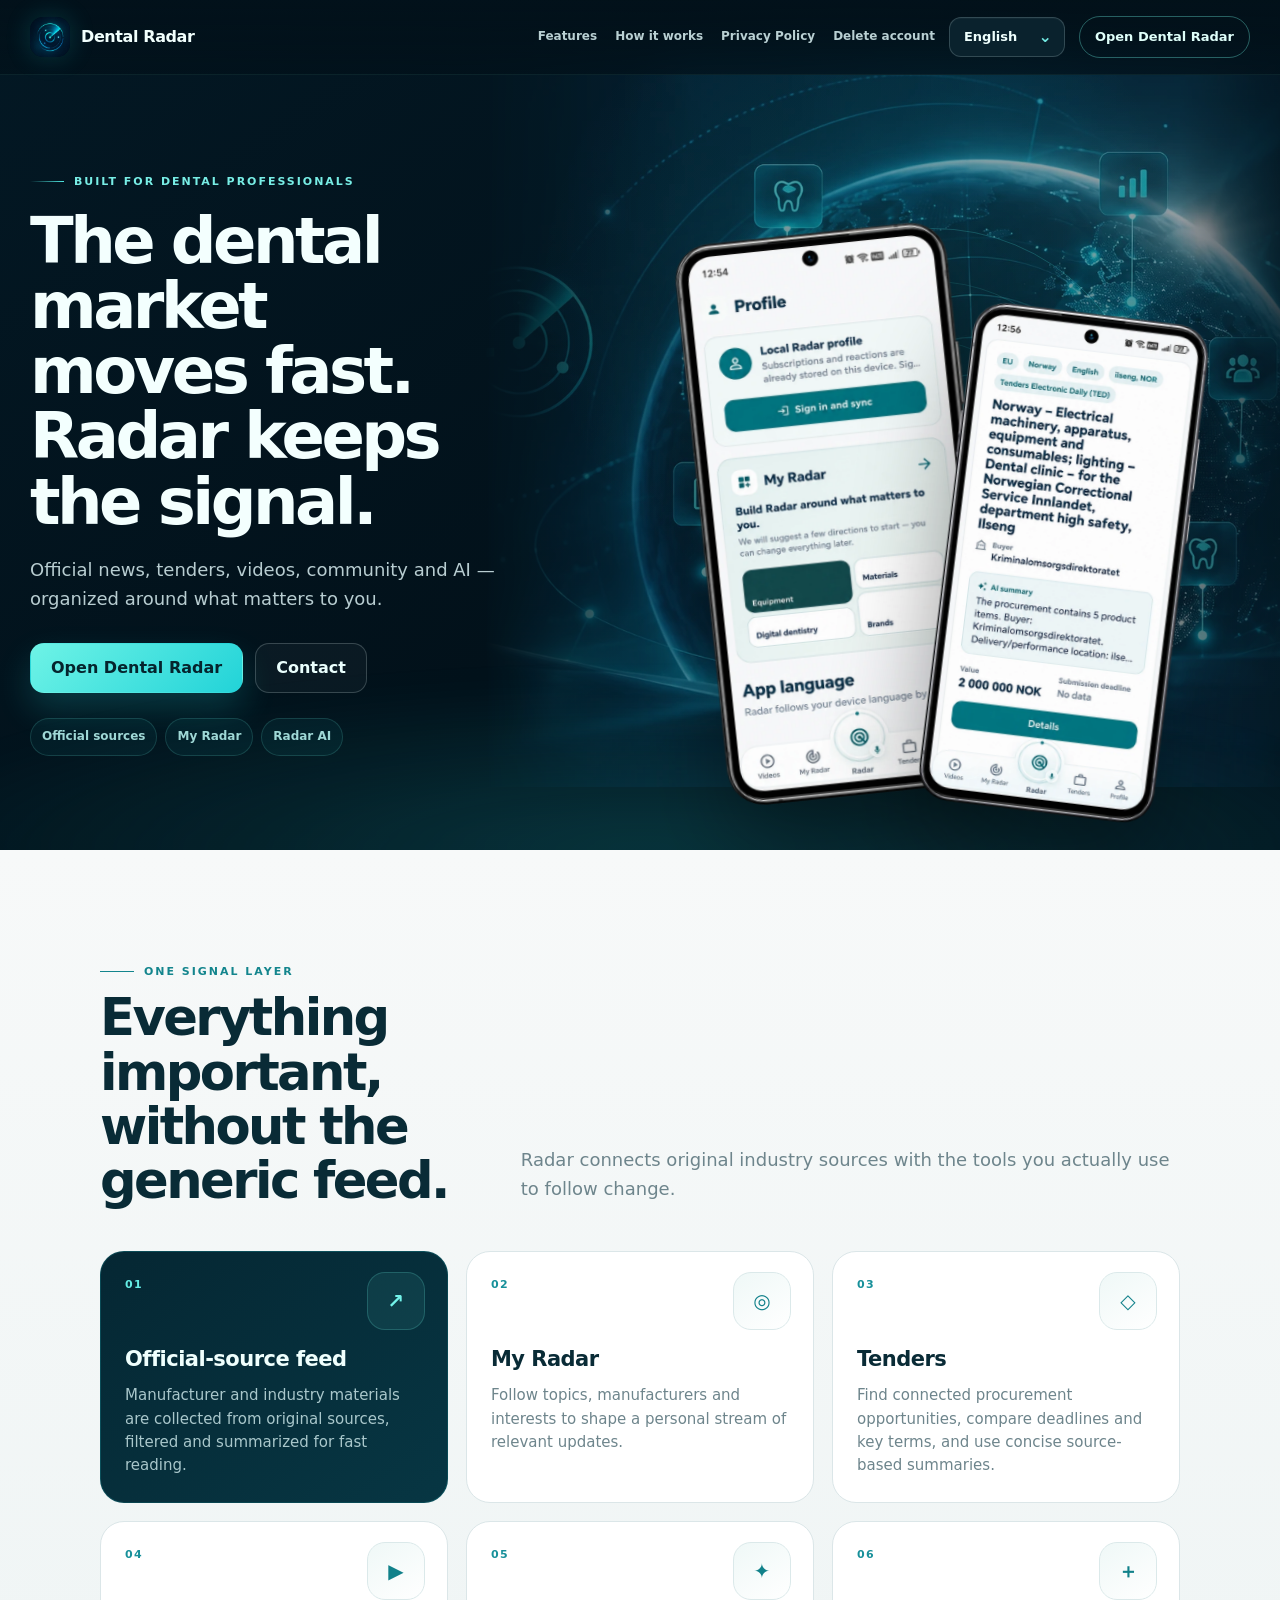
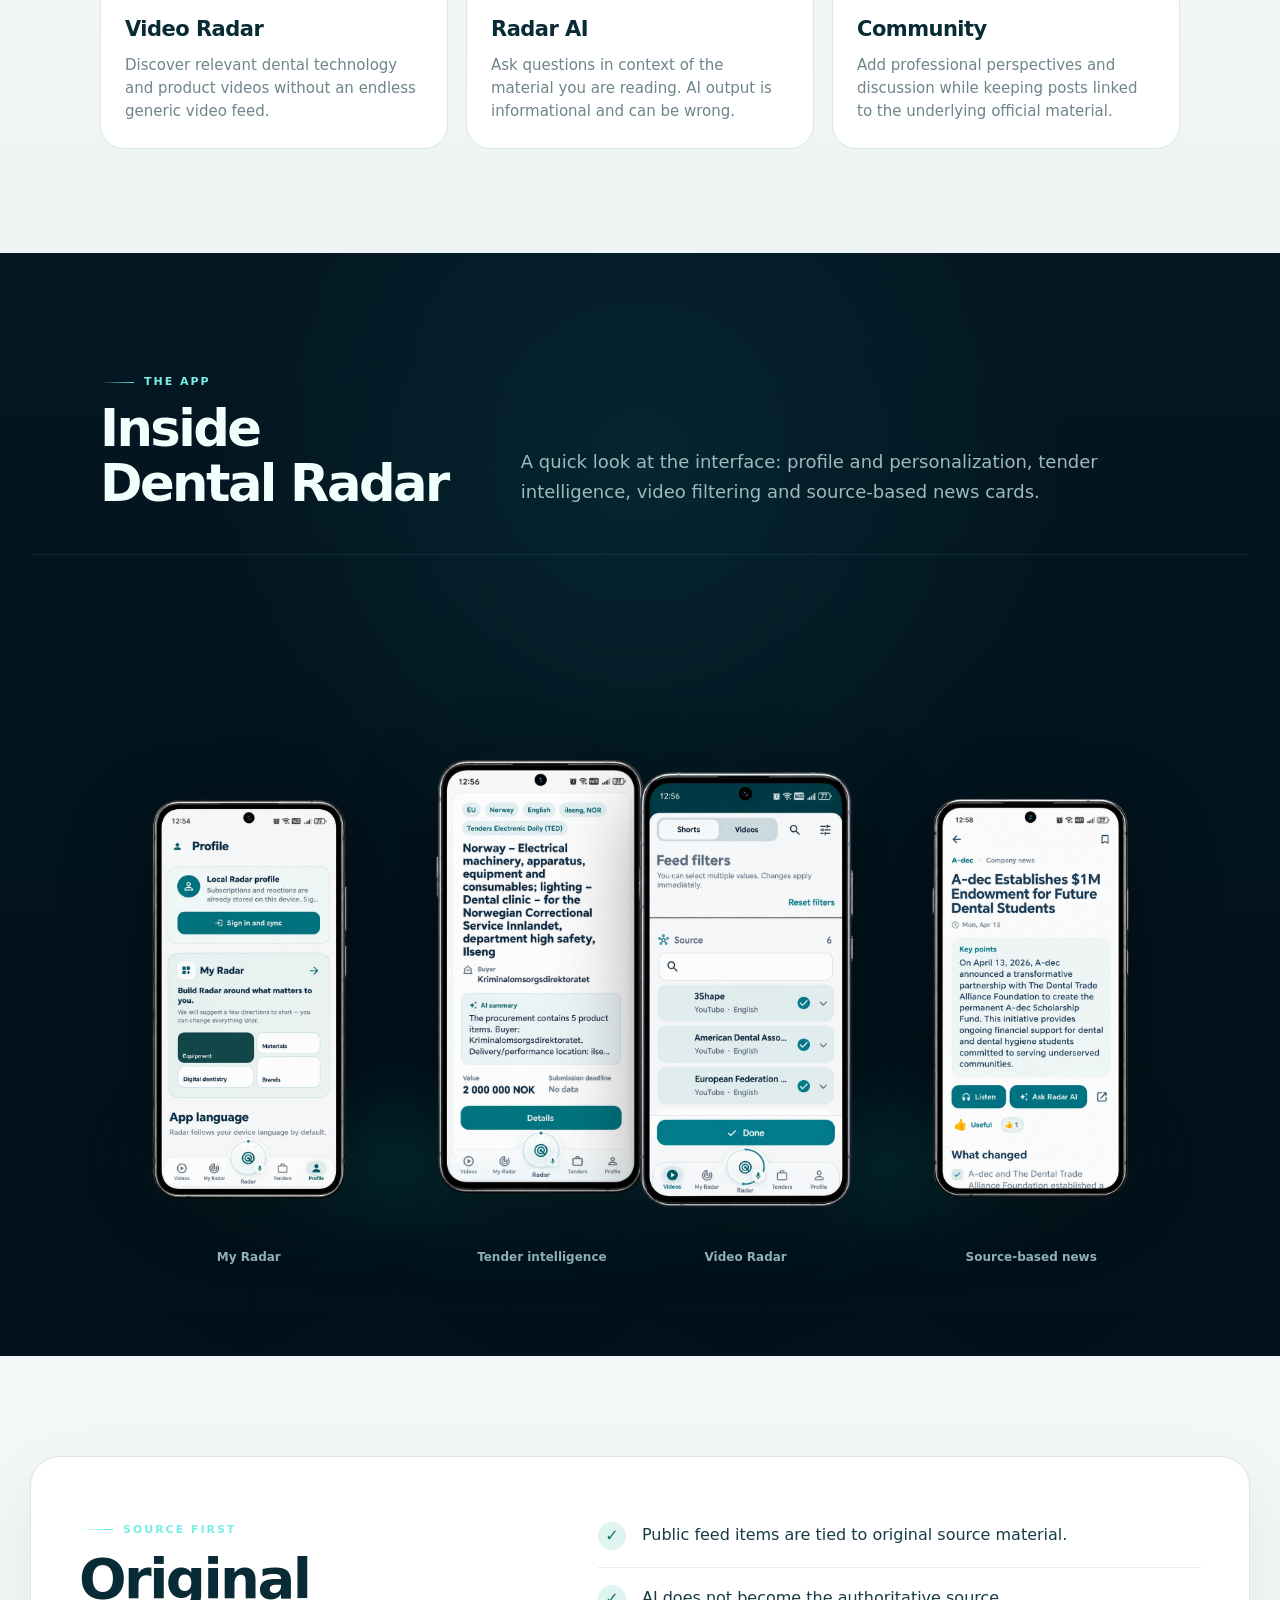
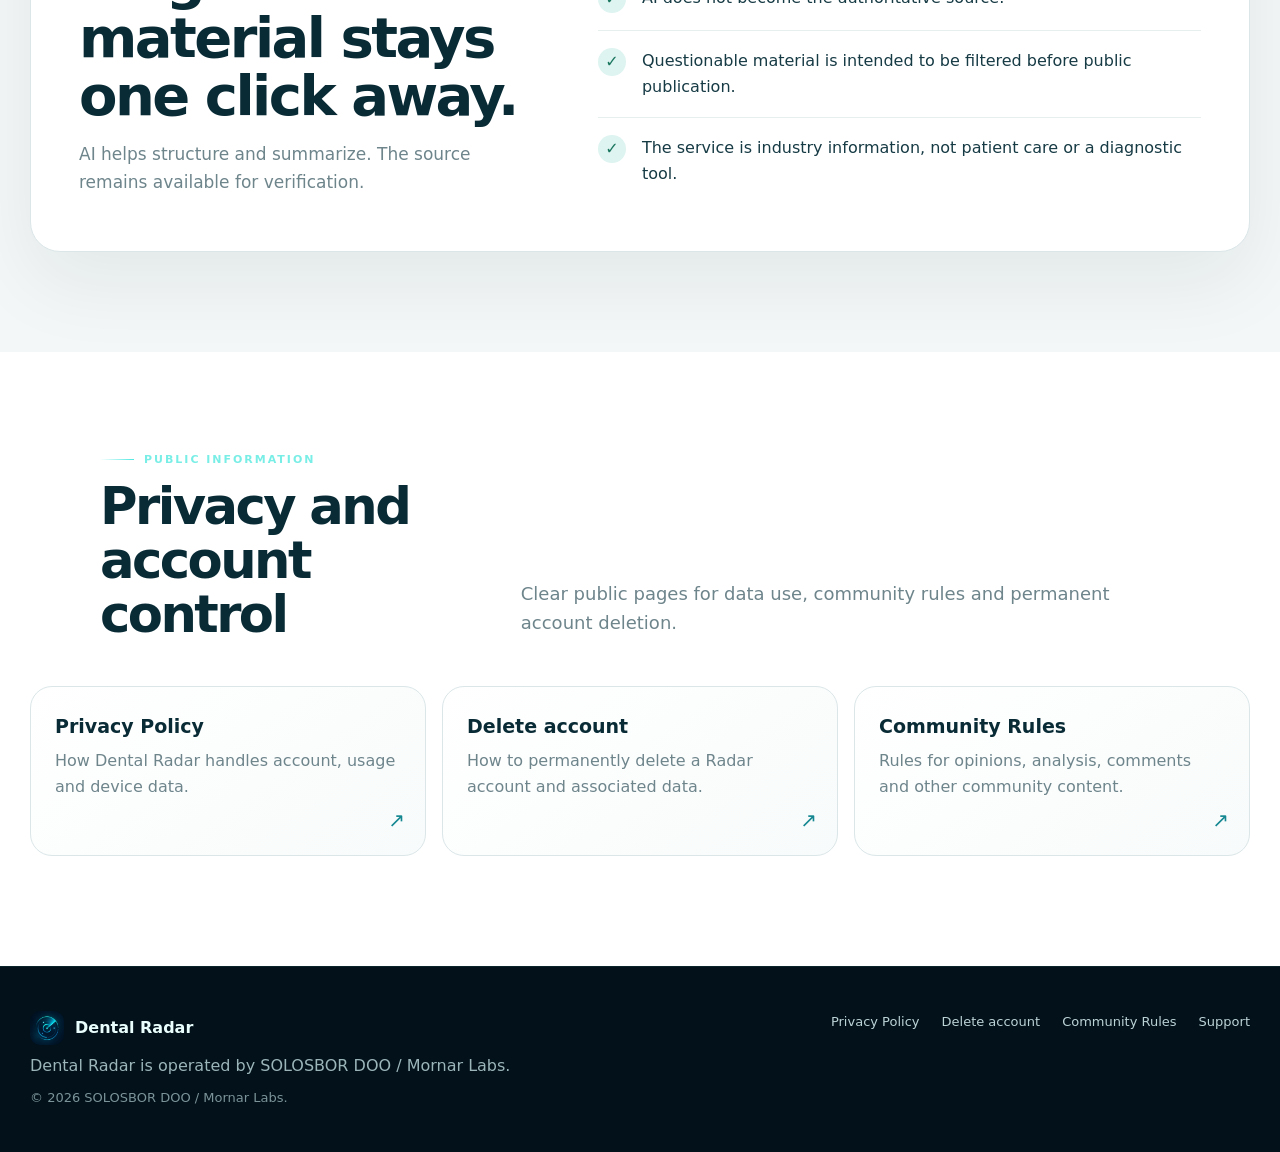
==== commit be13acdb: "fix bag" ====
--- a/index.html
+++ b/index.html
@@ -1,4 +1,4 @@
-<!doctype html><html lang="en"><head><meta charset="utf-8"><meta name="viewport" content="width=device-width,initial-scale=1"><meta name="theme-color" content="#02111a"><meta name="description" content="Dental Radar — dental industry intelligence from official sources."><link rel="canonical" href="https://mfokusnik.github.io/Dental-Radar/"><meta property="og:type" content="website"><meta property="og:site_name" content="Dental Radar"><meta property="og:title" content="Dental Radar — dental industry intelligence"><meta property="og:description" content="Official news, tenders, video, community and AI for dental professionals."><meta property="og:url" content="https://mfokusnik.github.io/Dental-Radar/"><meta property="og:image" content="https://mfokusnik.github.io/Dental-Radar/assets/og-cover.webp"><link rel="icon" href="assets/logo.webp"><link rel="stylesheet" href="assets/styles.css"><title>Dental Radar</title></head><body data-page="home"><header class="site-header"><div class="wrap header"><a class="brand" href="index.html"><img src="assets/logo.webp" alt="Dental Radar"><b>Dental Radar</b></a><div class="controls"><nav class="nav"><a id="nf" href="index.html#features">Features</a><a id="nh" href="index.html#how">How it works</a><a id="np" href="privacy.html">Privacy Policy</a><a id="nd" href="delete-account.html">Delete account</a></nav><select class="lang-select" id="lang" aria-label="Language"><option value="en">English</option><option value="ru">Русский</option><option value="de">Deutsch</option><option value="fr">Français</option><option value="ja">日本語</option><option value="zh-Hans">简体中文</option></select><a class="header-cta" id="headerCta" href="https://radar.mornar-labs.com/">Open Dental Radar</a></div></div></header><main>
+<!doctype html><html lang="en"><head><meta charset="utf-8"><meta name="viewport" content="width=device-width,initial-scale=1"><meta name="theme-color" content="#02111a"><meta name="description" content="Dental Radar — dental industry intelligence from official sources."><link rel="canonical" href="https://mfokusnik.github.io/Dental-Radar/"><meta property="og:type" content="website"><meta property="og:site_name" content="Dental Radar"><meta property="og:title" content="Dental Radar — dental industry intelligence"><meta property="og:description" content="Official news, tenders, video, community and AI for dental professionals."><meta property="og:url" content="https://mfokusnik.github.io/Dental-Radar/"><meta property="og:image" content="https://mfokusnik.github.io/Dental-Radar/assets/og-cover.webp"><link rel="icon" href="assets/logo.webp"><link rel="stylesheet" href="assets/styles.css"><title>Dental Radar</title></head><body data-page="home"><header class="site-header"><div class="wrap header"><a class="brand" href="index.html"><img src="assets/logo.webp" alt="Dental Radar"><b>Dental Radar</b></a><div class="controls"><nav class="nav"><a id="nf" href="index.html#features">Features</a><a id="nh" href="index.html#how">How it works</a><a id="np" href="privacy.html">Privacy Policy</a><a id="nd" href="delete-account.html">Delete account</a></nav><div class="lang-picker" id="langPicker"><button class="lang-toggle" id="langToggle" type="button" aria-haspopup="listbox" aria-expanded="false"><span id="langCurrent">English</span><span class="lang-chevron" aria-hidden="true">⌄</span></button><div class="lang-menu" id="langMenu" role="listbox"><button type="button" data-lang="en" role="option">English</button><button type="button" data-lang="ru" role="option">Русский</button><button type="button" data-lang="de" role="option">Deutsch</button><button type="button" data-lang="fr" role="option">Français</button><button type="button" data-lang="ja" role="option">日本語</button><button type="button" data-lang="zh-Hans" role="option">简体中文</button></div></div><a class="header-cta" id="headerCta" href="https://radar.mornar-labs.com/">Open Dental Radar</a></div></div></header><main>
 <section class="hero"><img class="hero-globe" src="assets/hero-globe.webp" alt=""><div class="wrap hero-grid"><div class="hero-copy"><span class="eyebrow" id="eye">Built for dental professionals</span><h1 id="hero">The dental market moves fast. Radar keeps the signal.</h1><p id="heroText">Official news, tenders, videos, community and AI — organized around what matters to you.</p><div class="actions"><a class="btn primary" id="open" href="https://radar.mornar-labs.com/">Open Dental Radar</a><a class="btn secondary" id="contact" href="mailto:radar@mornar-labs.com">Contact</a></div><div class="hero-chips" id="heroChips"></div></div><div class="hero-stage"><div class="orbit"><i class="pulse p1"></i><i class="pulse p2"></i><i class="pulse p3"></i></div><div class="phone phone-a"><img src="assets/phone-profile.webp" alt="Dental Radar profile and personalization"></div><div class="phone phone-b"><img src="assets/phone-tender.webp" alt="Dental Radar tender intelligence"></div></div></div></section>
 <section class="light-section" id="features"><div class="wrap"><div class="section-head"><div><span class="eyebrow" id="featureEye">ONE SIGNAL LAYER</span><h2 id="featuresTitle">Everything important, without the generic feed.</h2></div><p id="featuresText"></p></div><div class="feature-grid" id="featureGrid"></div></div></section>
 <section class="product"><div class="wrap"><div class="section-head"><div><span class="eyebrow" id="productEye">THE APP</span><h2 id="shotsTitle">Inside Dental Radar</h2></div><p id="shotsText">Profile and personalization, tender intelligence, video filtering and source-based news cards.</p></div><div class="product-stage"><figure class="device d1"><img src="assets/phone-profile.webp" alt="Profile and My Radar"><figcaption class="device-label" id="screen1">My Radar</figcaption></figure><figure class="device d2"><img src="assets/phone-tender.webp" alt="Tender intelligence"><figcaption class="device-label" id="screen2">Tender intelligence</figcaption></figure><figure class="device d3"><img src="assets/phone-video.webp" alt="Video Radar"><figcaption class="device-label" id="screen3">Video Radar</figcaption></figure><figure class="device d4"><img src="assets/phone-news.webp" alt="Source-based news"><figcaption class="device-label" id="screen4">Source-based news</figcaption></figure></div></div></section>
--- a/assets/styles.css
+++ b/assets/styles.css
@@ -1,15 +1,17 @@
 
 :root{--deep:#02111a;--deep2:#04202b;--deep3:#072d3a;--cyan:#24d9dc;--mint:#6ef3e6;--ice:#eafffd;--ink:#092b36;--text:#173b45;--muted:#6e858c;--line:#dbe6e8;--paper:#f5f8f8;--white:#fff;--max:1220px;--shadow:0 35px 90px rgba(2,17,26,.18)}
 *{box-sizing:border-box}html{scroll-behavior:smooth}body{margin:0;background:var(--paper);color:var(--text);font:16px/1.62 Inter,ui-sans-serif,system-ui,-apple-system,BlinkMacSystemFont,"Segoe UI",sans-serif;-webkit-font-smoothing:antialiased;overflow-x:hidden}a{text-decoration:none;color:inherit}.wrap{width:min(calc(100% - 48px),var(--max));margin:auto}
-.site-header{position:fixed;inset:0 0 auto;z-index:90;background:linear-gradient(180deg,rgba(2,17,26,.94),rgba(2,17,26,.73));border-bottom:1px solid rgba(110,243,230,.08);backdrop-filter:blur(18px)}.header{height:74px;display:flex;align-items:center;justify-content:space-between;gap:26px}.brand{display:flex;align-items:center;gap:11px;color:#f1fffd;font-weight:860;letter-spacing:-.025em}.brand img{width:40px;height:40px;border-radius:13px;box-shadow:0 0 26px rgba(36,217,220,.18)}.controls{display:flex;align-items:center;gap:14px}.nav{display:flex;align-items:center;gap:18px;flex-wrap:wrap}.nav a{font-size:12px;color:#b9d0d3;font-weight:720;transition:.2s;white-space:nowrap}.nav a:hover{color:#fff}.lang-select{border:1px solid rgba(234,255,253,.17);background:rgba(255,255,255,.04);color:#eafffd;border-radius:12px;padding:9px 12px;outline:0;min-width:96px}.lang-select option{color:#092b36;background:#fff}.header-cta{border:1px solid rgba(110,243,230,.35);color:#dffffa;padding:9px 15px;border-radius:999px;font-size:13px;font-weight:800;white-space:nowrap}
+.site-header{position:fixed;inset:0 0 auto;z-index:90;background:linear-gradient(180deg,rgba(2,17,26,.94),rgba(2,17,26,.73));border-bottom:1px solid rgba(110,243,230,.08);backdrop-filter:blur(18px)}.header{height:74px;display:flex;align-items:center;justify-content:space-between;gap:26px}.brand{display:flex;align-items:center;gap:11px;color:#f1fffd;font-weight:860;letter-spacing:-.025em}.brand img{width:40px;height:40px;border-radius:13px;box-shadow:0 0 26px rgba(36,217,220,.18)}.controls{display:flex;align-items:center;gap:14px}.nav{display:flex;align-items:center;gap:18px;flex-wrap:wrap}.nav a{font-size:12px;color:#b9d0d3;font-weight:720;transition:.2s;white-space:nowrap}.nav a:hover{color:#fff}.header-cta{border:1px solid rgba(110,243,230,.35);color:#dffffa;padding:9px 15px;border-radius:999px;font-size:13px;font-weight:800;white-space:nowrap}
+
+.lang-picker{position:relative;flex:0 0 auto}.lang-toggle{height:40px;min-width:116px;padding:0 12px 0 14px;border:1px solid rgba(234,255,253,.18);border-radius:12px;background:#0a222d;color:#effffd;display:flex;align-items:center;justify-content:space-between;gap:14px;font:700 13px/1 Inter,ui-sans-serif,system-ui,-apple-system,BlinkMacSystemFont,"Segoe UI",sans-serif;cursor:pointer;box-shadow:inset 0 1px rgba(255,255,255,.03);transition:border-color .18s,background .18s}.lang-toggle:hover,.lang-picker.open .lang-toggle{border-color:rgba(110,243,230,.48);background:#0d2935}.lang-chevron{color:#73eae3;font-size:16px;line-height:1;transition:transform .18s}.lang-picker.open .lang-chevron{transform:rotate(180deg)}.lang-menu{position:absolute;z-index:140;right:0;top:calc(100% + 8px);width:164px;padding:7px;border:1px solid rgba(110,243,230,.18);border-radius:14px;background:#061b25;box-shadow:0 22px 55px rgba(0,0,0,.38);opacity:0;visibility:hidden;transform:translateY(-6px);transition:opacity .16s,transform .16s,visibility .16s}.lang-picker.open .lang-menu{opacity:1;visibility:visible;transform:translateY(0)}.lang-menu button{width:100%;border:0;border-radius:9px;background:transparent;color:#cfe3e5;padding:10px 11px;text-align:left;font:700 13px/1.2 Inter,ui-sans-serif,system-ui,-apple-system,BlinkMacSystemFont,"Segoe UI",sans-serif;cursor:pointer}.lang-menu button:hover{background:rgba(110,243,230,.10);color:#fff}.lang-menu button[aria-selected="true"]{background:linear-gradient(135deg,#68efe3,#23d4d9);color:#05242d}.lang-menu button+button{margin-top:2px}
 .hero{position:relative;min-height:820px;padding:150px 0 90px;background:radial-gradient(circle at 68% 34%,rgba(36,217,220,.12),transparent 32%),linear-gradient(145deg,#031824 0%,#02111a 58%,#031620 100%);color:#eafffd;overflow:hidden}.hero:before{content:"";position:absolute;left:-15%;right:-15%;bottom:-180px;height:360px;border-radius:50%;background:radial-gradient(ellipse,rgba(36,217,220,.17),transparent 68%);filter:blur(18px)}.hero-globe{position:absolute;right:-4%;top:45px;width:min(66vw,940px);opacity:.58;mix-blend-mode:screen;mask-image:linear-gradient(90deg,transparent 0%,#000 24%,#000 82%,transparent 100%);-webkit-mask-image:linear-gradient(90deg,transparent 0%,#000 24%,#000 82%,transparent 100%)}.hero-grid{position:relative;z-index:2;display:grid;grid-template-columns:.88fr 1.12fr;gap:40px;align-items:center}.hero-copy{padding-top:10px}.eyebrow{display:inline-flex;align-items:center;gap:10px;color:#78eee6;font-size:11px;font-weight:850;letter-spacing:.18em;text-transform:uppercase}.eyebrow:before{content:"";width:34px;height:1px;background:linear-gradient(90deg,transparent,#4ee8e2)}.hero h1{margin:18px 0 20px;max-width:620px;font-size:clamp(44px,5vw,74px);line-height:1.02;letter-spacing:-.055em;color:#f3fffe;text-wrap:balance}.hero h1 .accent{color:#46e6e0}.hero-copy>p{max-width:560px;margin:0;color:#b8cdd1;font-size:18px}.actions{display:flex;gap:12px;flex-wrap:wrap;margin-top:30px}.btn{min-height:50px;padding:0 20px;border-radius:14px;display:inline-flex;align-items:center;justify-content:center;font-weight:830;border:1px solid transparent;transition:transform .18s,box-shadow .18s}.btn:hover{transform:translateY(-2px)}.primary{background:linear-gradient(135deg,#6ef3e6,#22d3d8);color:#05242d;box-shadow:0 16px 34px rgba(36,217,220,.20)}.secondary{border-color:rgba(234,255,253,.20);background:rgba(255,255,255,.035);color:#eafffd}.hero-chips{display:flex;flex-wrap:wrap;gap:8px;margin-top:25px}.hero-chip{padding:8px 11px;border:1px solid rgba(110,243,230,.16);border-radius:999px;background:rgba(36,217,220,.055);color:#9fd8d6;font-size:12px;font-weight:720}.hero-stage{position:relative;height:610px;perspective:1200px}.phone{position:absolute;filter:drop-shadow(0 34px 45px rgba(0,0,0,.38));will-change:transform}.phone img{display:block;width:100%;height:auto}.phone-a{width:365px;left:10%;top:36px;z-index:3;transform:rotate(-6deg) translateZ(10px)}.phone-b{width:330px;right:3%;top:118px;z-index:4;transform:rotate(7deg)}.orbit{position:absolute;left:52%;top:48%;width:430px;height:430px;border:1px solid rgba(78,232,226,.22);border-radius:50%;transform:translate(-50%,-50%)}.orbit:before,.orbit:after{content:"";position:absolute;border:1px solid rgba(78,232,226,.14);border-radius:50%;inset:52px}.orbit:after{inset:112px}.pulse{position:absolute;width:10px;height:10px;border-radius:50%;background:#6ef3e6;box-shadow:0 0 20px #55eee7}.p1{right:42px;top:86px}.p2{left:31px;bottom:112px}.p3{right:88px;bottom:42px;background:#ffce62;box-shadow:0 0 18px #ffce62}
-.light-section{padding:104px 0;background:linear-gradient(180deg,#f7f9f9,#eef4f4)}.section-head{display:grid;grid-template-columns:.72fr 1.28fr;gap:50px;align-items:end;margin-bottom:44px}.section-head h2{margin:10px 0 0;font-size:clamp(34px,4vw,54px);line-height:1.06;letter-spacing:-.05em;color:var(--ink);text-wrap:balance}.section-head p{margin:0 0 4px;color:var(--muted);font-size:18px;max-width:650px}.light-section .eyebrow{color:#13858d}.light-section .eyebrow:before{background:#13858d}.feature-grid{display:grid;grid-template-columns:repeat(3,minmax(0,1fr));gap:16px}.feature{position:relative;min-height:204px;padding:24px;border:1px solid var(--line);border-radius:24px;background:#fff;overflow:hidden;transition:transform .22s,box-shadow .22s,border-color .22s}.feature:hover{transform:translateY(-4px);box-shadow:0 24px 48px rgba(4,32,43,.08);border-color:#bfd9dc}.feature:first-child{grid-column:span 2;background:linear-gradient(145deg,#052733,#073643);color:#eafffd;border-color:rgba(36,217,220,.16)}.feature:first-child h3{color:#effffd}.feature:first-child p{color:#a9c7cb}.feature-index{font-size:11px;font-weight:850;letter-spacing:.13em;color:#17909a}.feature:first-child .feature-index{color:#65eee6}.feature h3{margin:48px 0 8px;font-size:21px;color:var(--ink);letter-spacing:-.025em}.feature p{margin:0;color:var(--muted);max-width:520px;font-size:15px;line-height:1.56}.feature-mark{position:absolute;right:22px;top:20px;width:58px;height:58px;border:1px solid #dbe9ea;border-radius:18px;background:linear-gradient(145deg,#eff8f7,#fff);display:grid;place-items:center;color:#11818a;font-size:20px;font-weight:900}.feature:first-child .feature-mark{border-color:rgba(110,243,230,.2);background:rgba(110,243,230,.08);color:#73f3ea}
+.light-section{padding:104px 0;background:linear-gradient(180deg,#f7f9f9,#eef4f4)}.section-head{display:grid;grid-template-columns:.72fr 1.28fr;gap:50px;align-items:end;margin:0 auto 44px;max-width:1080px}.section-head h2{margin:10px 0 0;font-size:clamp(34px,4vw,54px);line-height:1.06;letter-spacing:-.05em;color:var(--ink);text-wrap:balance}.section-head p{margin:0 0 4px;color:var(--muted);font-size:18px;max-width:650px}.light-section .eyebrow{color:#13858d}.light-section .eyebrow:before{background:#13858d}.feature-grid{display:grid;grid-template-columns:repeat(3,minmax(0,1fr));gap:18px;max-width:1080px;margin:0 auto}.feature{position:relative;min-height:216px;padding:24px;border:1px solid var(--line);border-radius:24px;background:#fff;overflow:hidden;transition:transform .22s,box-shadow .22s,border-color .22s}.feature:hover{transform:translateY(-4px);box-shadow:0 24px 48px rgba(4,32,43,.08);border-color:#bfd9dc}.feature:first-child{grid-column:auto;background:linear-gradient(145deg,#052733,#073643);color:#eafffd;border-color:rgba(36,217,220,.16)}.feature:first-child h3{color:#effffd}.feature:first-child p{color:#a9c7cb}.feature-index{font-size:11px;font-weight:850;letter-spacing:.13em;color:#17909a}.feature:first-child .feature-index{color:#65eee6}.feature h3{margin:48px 0 8px;font-size:21px;color:var(--ink);letter-spacing:-.025em}.feature p{margin:0;color:var(--muted);max-width:520px;font-size:15px;line-height:1.56}.feature-mark{position:absolute;right:22px;top:20px;width:58px;height:58px;border:1px solid #dbe9ea;border-radius:18px;background:linear-gradient(145deg,#eff8f7,#fff);display:grid;place-items:center;color:#11818a;font-size:20px;font-weight:900}.feature:first-child .feature-mark{border-color:rgba(110,243,230,.2);background:rgba(110,243,230,.08);color:#73f3ea}
 .product{padding:112px 0;background:radial-gradient(circle at 50% 20%,rgba(36,217,220,.08),transparent 40%),linear-gradient(180deg,#031722,#02111a);color:#eafffd;overflow:hidden}.product .section-head h2{color:#f1fffd}.product .section-head p{color:#9eb9bd}.product-stage{position:relative;min-height:690px;margin-top:10px;border-top:1px solid rgba(110,243,230,.09)}.product-stage:before{content:"";position:absolute;left:10%;right:10%;bottom:30px;height:100px;border-radius:50%;background:rgba(36,217,220,.13);filter:blur(44px)}.device{position:absolute;bottom:0;filter:drop-shadow(0 28px 42px rgba(0,0,0,.38));transition:transform .22s}.device:hover{transform:translateY(-8px)}.device img{width:100%;display:block}.d1{width:260px;left:4%;}.d2{width:285px;left:27%;z-index:2}.d3{width:270px;right:27%;z-index:2}.d4{width:260px;right:4%}.device-label{position:absolute;left:50%;transform:translateX(-50%);bottom:-40px;white-space:nowrap;color:#8fb0b4;font-size:12px;font-weight:720}
 .trust-section{padding:100px 0;background:#f3f7f7}.trust-card{display:grid;grid-template-columns:.86fr 1.14fr;gap:64px;align-items:center;background:#fff;border:1px solid var(--line);border-radius:30px;padding:48px;box-shadow:0 30px 80px rgba(3,29,39,.07)}.trust-card h2{font-size:clamp(36px,4.4vw,56px);line-height:1.04;letter-spacing:-.045em;color:var(--ink);margin:12px 0 16px}.trust-card p{margin:0;color:var(--muted);font-size:17px}.trust-list{display:grid}.trust-item{display:grid;grid-template-columns:30px 1fr;gap:14px;padding:17px 0;border-bottom:1px solid #e7eeee}.trust-item:last-child{border:0}.check{width:28px;height:28px;border-radius:50%;display:grid;place-items:center;background:#ddf4f0;color:#1b765f;font-weight:900}
 .legal-home{padding:90px 0 110px;background:#fff}.legal-links{display:grid;grid-template-columns:repeat(3,1fr);gap:16px}.legal-link{position:relative;display:block;min-height:170px;padding:24px;border:1px solid var(--line);border-radius:22px;background:linear-gradient(145deg,#fff,#f8fbfb);transition:.22s}.legal-link:hover{transform:translateY(-4px);box-shadow:0 24px 48px rgba(4,30,40,.08);border-color:#bdd8db}.legal-link strong{display:block;font-size:19px;color:var(--ink);margin-bottom:7px}.legal-link span{color:var(--muted)}.legal-link:after{content:"↗";position:absolute;right:20px;bottom:18px;color:#148791;font-size:20px}
 .legal-shell{min-height:100vh;background:linear-gradient(180deg,#061d28 0,#03131d 300px,#f3f7f7 300px)}.legal-hero{padding:140px 0 90px;color:#eafffd}.legal-hero h1{font-size:clamp(42px,5vw,64px);line-height:1.02;letter-spacing:-.05em;margin:12px 0}.legal-hero p{max-width:780px;color:#abc5c8;font-size:18px}.legal-content{max-width:920px;margin:-42px auto 90px;background:#fff;border:1px solid var(--line);border-radius:28px;padding:42px;box-shadow:0 30px 80px rgba(3,29,39,.09)}.legal-content h2{margin:32px 0 9px;color:var(--ink);font-size:22px}.legal-content h2:first-child{margin-top:0}.legal-content p{margin:0;color:#415f66}.legal-content a{color:#0d7e87;font-weight:750}.notice{margin-top:28px;padding:18px;border:1px solid #cee6e3;background:#eef8f6;border-radius:18px}.small{font-size:13px;color:#7b9399}
 .site-footer{padding:44px 0;background:#02111a;color:#9bb5b9;border-top:1px solid rgba(110,243,230,.08)}.footer{display:flex;justify-content:space-between;gap:30px}.footer-brand{display:flex;align-items:center;gap:11px;color:#eafffd;font-weight:850}.footer-brand img{width:34px;height:34px;border-radius:10px}.footer p{margin:8px 0}.footer-links{display:flex;flex-wrap:wrap;gap:13px 22px;justify-content:flex-end}.footer-links a{font-size:13px;color:#bcd3d6}
-@media(max-width:1080px){.nav{display:none}.hero{min-height:auto}.hero-grid{grid-template-columns:1fr}.hero-stage{height:580px;max-width:760px;width:100%;margin:auto}.hero-globe{right:-24%;width:1100px}.section-head{grid-template-columns:1fr}.feature-grid{grid-template-columns:1fr 1fr}.feature:first-child{grid-column:span 2}.product-stage{min-height:610px}.d1{left:-3%}.d2{left:21%}.d3{right:21%}.d4{right:-3%}.trust-card{grid-template-columns:1fr}.legal-links{grid-template-columns:1fr}}
+@media(max-width:1080px){.nav{display:none}.hero{min-height:auto}.hero-grid{grid-template-columns:1fr}.hero-stage{height:580px;max-width:760px;width:100%;margin:auto}.hero-globe{right:-24%;width:1100px}.section-head{grid-template-columns:1fr}.feature-grid{grid-template-columns:1fr 1fr}.feature:first-child{grid-column:auto}.product-stage{min-height:610px}.d1{left:-3%}.d2{left:21%}.d3{right:21%}.d4{right:-3%}.trust-card{grid-template-columns:1fr}.legal-links{grid-template-columns:1fr}}
 @media(max-width:720px){.wrap{width:min(calc(100% - 28px),var(--max))}.header{height:66px}.brand b{display:none}.header-cta{display:none}.hero{padding:112px 0 70px}.hero h1{font-size:42px}.hero-copy>p{font-size:17px}.hero-globe{top:330px;right:-80%;width:1000px;opacity:.38}.hero-stage{height:480px}.phone-a{width:265px;left:5%;top:34px}.phone-b{width:238px;right:2%;top:108px}.orbit{width:310px;height:310px}.light-section,.product,.trust-section,.legal-home{padding:72px 0}.section-head{gap:18px;margin-bottom:30px}.section-head h2{font-size:36px}.section-head p{font-size:16px}.feature-grid{grid-template-columns:1fr}.feature:first-child{grid-column:auto}.product-stage{display:flex;gap:6px;overflow-x:auto;min-height:540px;margin-right:-14px;padding:20px 14px 0 0;scroll-snap-type:x mandatory}.device{position:relative!important;left:auto!important;right:auto!important;bottom:auto!important;width:235px!important;flex:0 0 235px;scroll-snap-align:center}.device-label{bottom:-28px}.trust-card{padding:26px;gap:28px}.legal-content{margin:-38px 14px 70px;padding:25px}.footer{flex-direction:column}.footer-links{justify-content:flex-start}.actions .btn{flex:1}.hero-chips{margin-top:20px}}
 
 html[lang="ru"] .hero h1,html[lang="de"] .hero h1,html[lang="fr"] .hero h1{font-size:clamp(40px,4.5vw,64px);line-height:1.04}html[lang="ru"] .nav a,html[lang="de"] .nav a,html[lang="fr"] .nav a{font-size:11px}html[lang="ja"] .hero h1,html[lang="zh-Hans"] .hero h1{font-size:clamp(40px,4.4vw,66px)}
